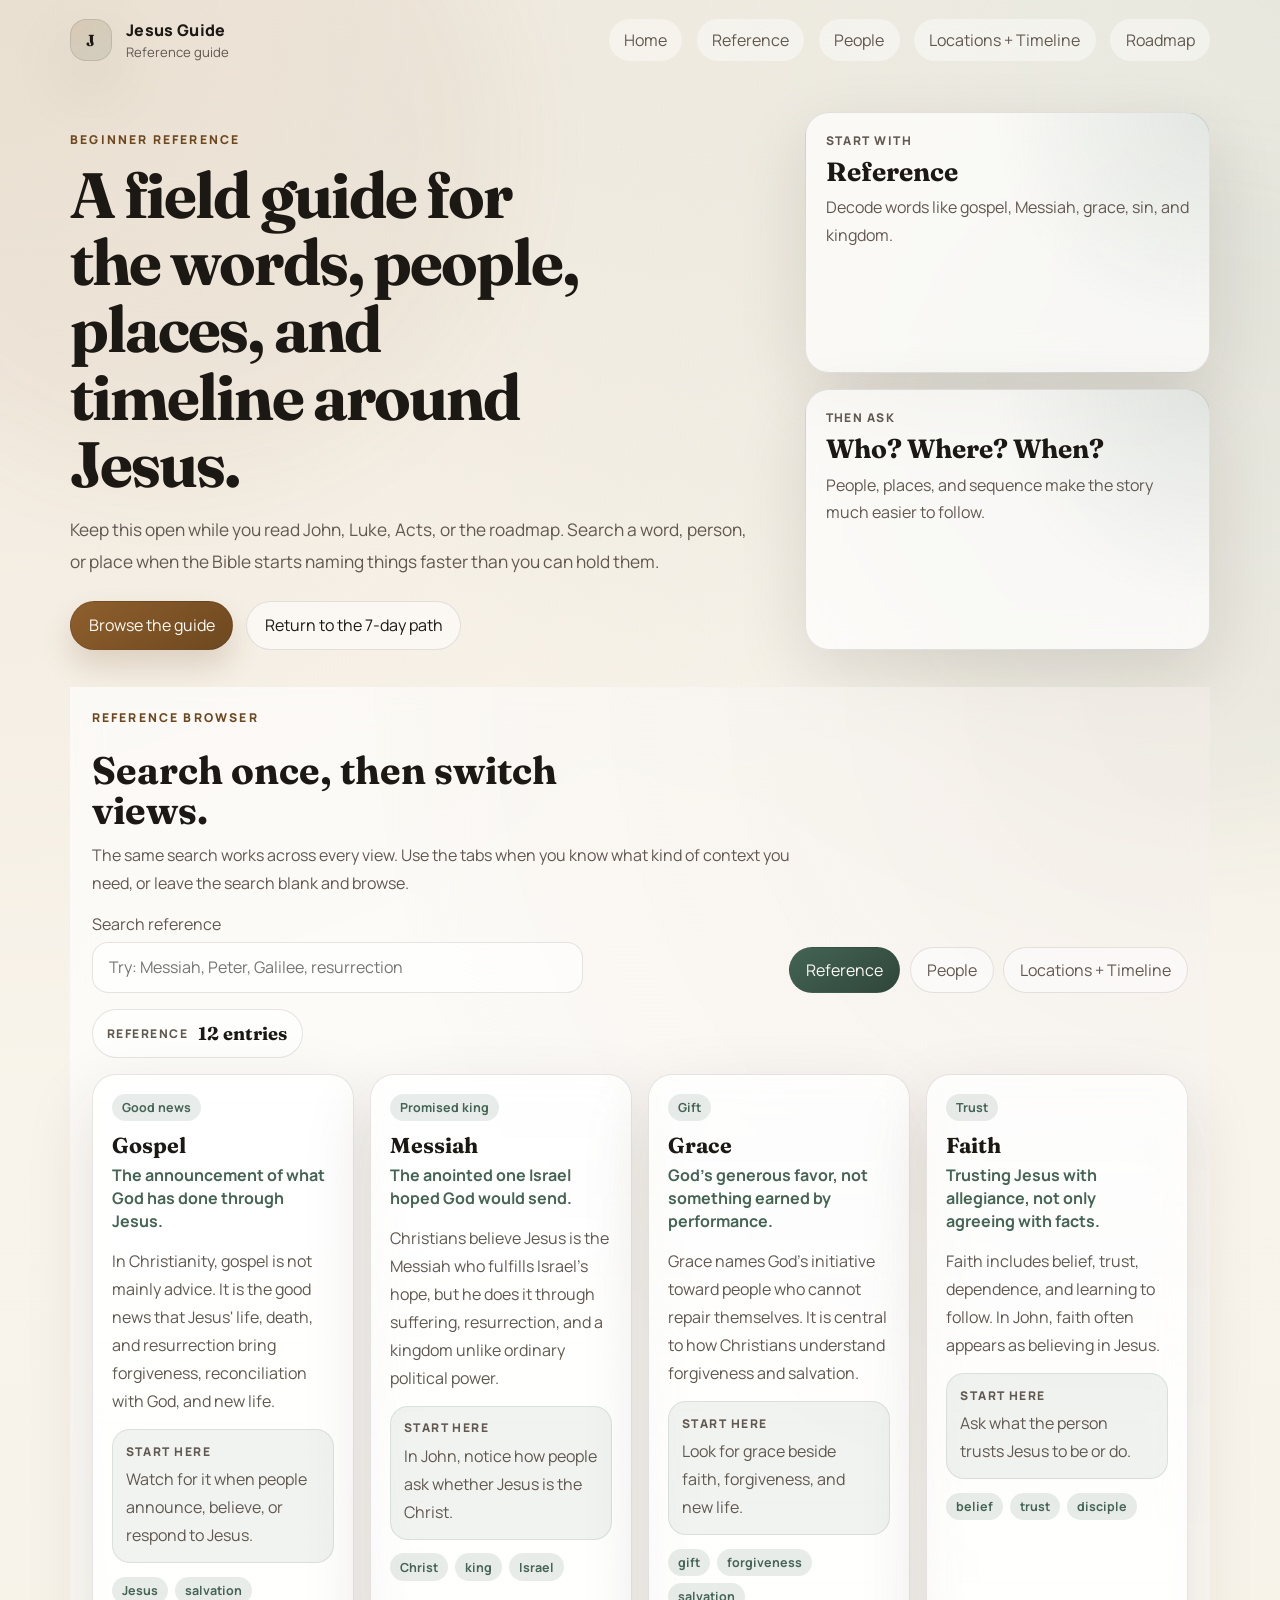
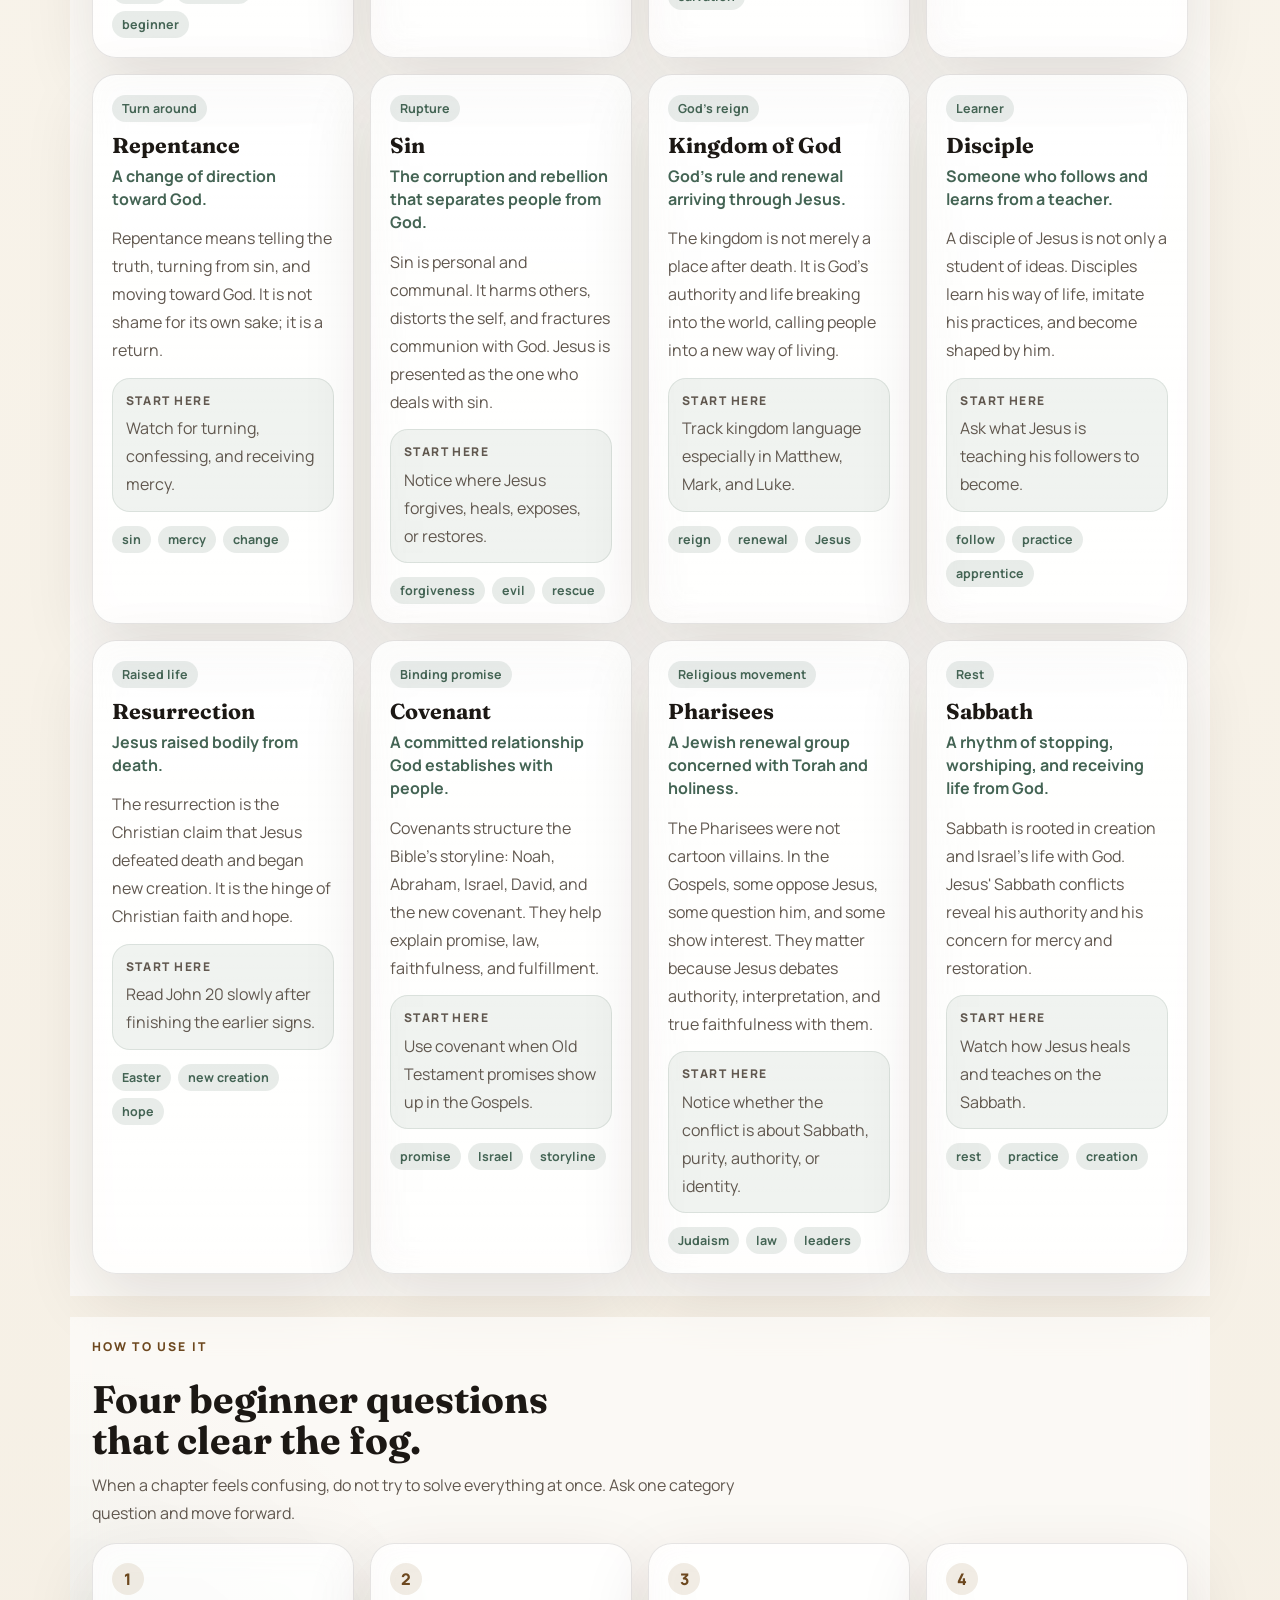
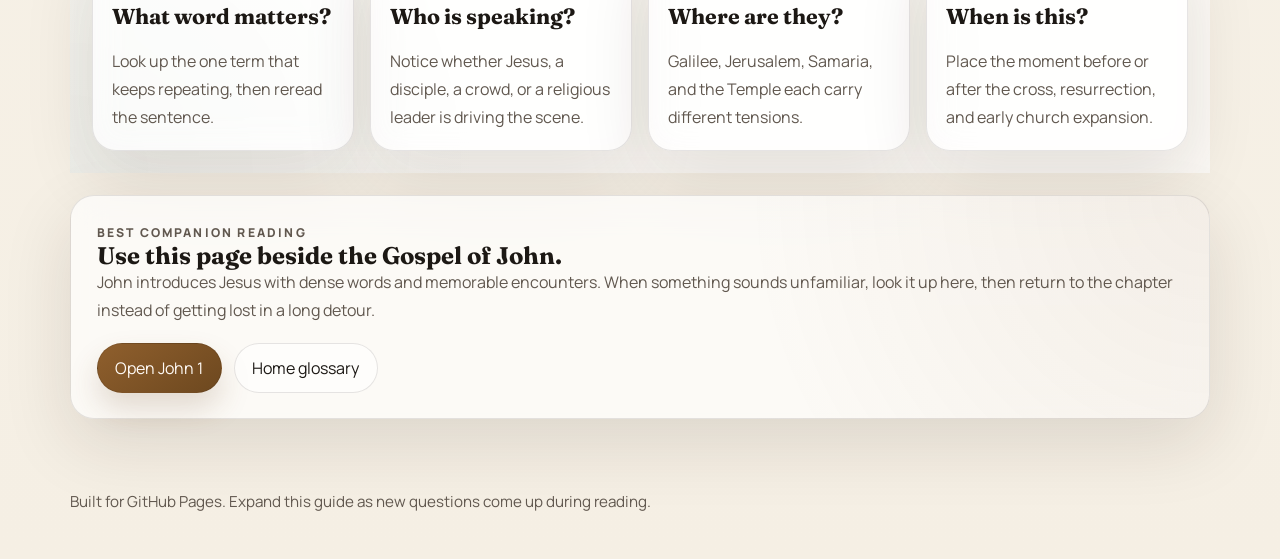
==== reference.html @ dd79b2a6 "Add reference guide page" ====
<!doctype html>
<html lang="en">
  <head>
    <meta charset="utf-8" />
    <meta name="viewport" content="width=device-width, initial-scale=1" />
    <meta
      name="description"
      content="A beginner-friendly Bible reference guide for Christian vocabulary, biblical people, places, and timeline context."
    />
    <meta name="theme-color" content="#f5efe4" />
    <title>Reference Guide | Jesus Guide</title>
    <link rel="preconnect" href="https://fonts.googleapis.com" />
    <link rel="preconnect" href="https://fonts.gstatic.com" crossorigin />
    <link
      href="https://fonts.googleapis.com/css2?family=Fraunces:opsz,wght@9..144,300;9..144,500;9..144,700&family=Manrope:wght@400;500;600;700;800&display=swap"
      rel="stylesheet"
    />
    <link rel="stylesheet" href="./styles.css?v=20260504-3" />
  </head>
  <body>
    <div class="backdrop backdrop-a"></div>
    <div class="backdrop backdrop-b"></div>

    <header class="topbar">
      <a class="brand" href="./index.html">
        <span class="brand-mark">J</span>
        <span>
          <strong>Jesus Guide</strong>
          <small>Reference guide</small>
        </span>
      </a>
      <nav class="topnav" aria-label="Primary">
        <a href="./index.html">Home</a>
        <a href="#reference" data-reference-jump="reference">Reference</a>
        <a href="#people" data-reference-jump="people">People</a>
        <a href="#locations" data-reference-jump="locations">Locations + Timeline</a>
        <a href="./roadmap.html">Roadmap</a>
      </nav>
    </header>

    <main id="top" class="shell reference-shell">
      <section class="reference-hero">
        <div class="reference-hero-copy">
          <p class="eyebrow">Beginner reference</p>
          <h1>A field guide for the words, people, places, and timeline around Jesus.</h1>
          <p class="lede">
            Keep this open while you read John, Luke, Acts, or the roadmap. Search a word, person, or
            place when the Bible starts naming things faster than you can hold them.
          </p>
          <div class="hero-actions">
            <a class="button button-primary" href="#reference-browser">Browse the guide</a>
            <a class="button button-secondary" href="./index.html#first-seven-days">Return to the 7-day path</a>
          </div>
        </div>

        <aside class="reference-hero-panel">
          <article class="reference-mini">
            <span>Start with</span>
            <strong>Reference</strong>
            <p>Decode words like gospel, Messiah, grace, sin, and kingdom.</p>
          </article>
          <article class="reference-mini">
            <span>Then ask</span>
            <strong>Who? Where? When?</strong>
            <p>People, places, and sequence make the story much easier to follow.</p>
          </article>
        </aside>
      </section>

      <section id="reference-browser" class="section reference-browser">
        <div class="section-heading section-heading-wide">
          <p class="eyebrow">Reference browser</p>
          <h2>Search once, then switch views.</h2>
          <p>
            The same search works across every view. Use the tabs when you know what kind of context
            you need, or leave the search blank and browse.
          </p>
        </div>

        <div class="reference-tools">
          <label class="search">
            <span>Search reference</span>
            <input id="reference-search" type="search" placeholder="Try: Messiah, Peter, Galilee, resurrection" />
          </label>
          <div class="tablist reference-tabs" role="tablist" aria-label="Reference views">
            <button class="tab is-active" data-reference-tab="reference" role="tab" aria-selected="true">Reference</button>
            <button class="tab" data-reference-tab="people" role="tab" aria-selected="false">People</button>
            <button class="tab" data-reference-tab="locations" role="tab" aria-selected="false">Locations + Timeline</button>
          </div>
        </div>

        <div class="reference-summary" id="reference-summary" aria-live="polite"></div>
        <div class="reference-grid" id="reference-grid"></div>
      </section>

      <section id="reading-lens" class="section reference-lens-section">
        <div class="section-heading section-heading-wide">
          <p class="eyebrow">How to use it</p>
          <h2>Four beginner questions that clear the fog.</h2>
          <p>
            When a chapter feels confusing, do not try to solve everything at once. Ask one category
            question and move forward.
          </p>
        </div>
        <div class="grid grid-4">
          <article class="card reference-lens-card">
            <span class="badge">1</span>
            <h3>What word matters?</h3>
            <p>Look up the one term that keeps repeating, then reread the sentence.</p>
          </article>
          <article class="card reference-lens-card">
            <span class="badge">2</span>
            <h3>Who is speaking?</h3>
            <p>Notice whether Jesus, a disciple, a crowd, or a religious leader is driving the scene.</p>
          </article>
          <article class="card reference-lens-card">
            <span class="badge">3</span>
            <h3>Where are they?</h3>
            <p>Galilee, Jerusalem, Samaria, and the Temple each carry different tensions.</p>
          </article>
          <article class="card reference-lens-card">
            <span class="badge">4</span>
            <h3>When is this?</h3>
            <p>Place the moment before or after the cross, resurrection, and early church expansion.</p>
          </article>
        </div>
      </section>

      <section class="section callout">
        <div>
          <p class="eyebrow">Best companion reading</p>
          <h2>Use this page beside the Gospel of John.</h2>
          <p>
            John introduces Jesus with dense words and memorable encounters. When something sounds
            unfamiliar, look it up here, then return to the chapter instead of getting lost in a long detour.
          </p>
          <div class="roadmap-footer-cta">
            <a class="button button-primary" href="https://www.biblegateway.com/passage/?search=John+1&version=NIV" target="_blank" rel="noopener noreferrer">Open John 1</a>
            <a class="button button-secondary" href="./index.html#glossary">Home glossary</a>
          </div>
        </div>
      </section>
    </main>

    <footer class="footer">
      <p>Built for GitHub Pages. Expand this guide as new questions come up during reading.</p>
    </footer>

    <script src="./reference.js?v=20260504-3"></script>
  </body>
</html>
---- styles.css ----
:root {
  color-scheme: light;
  --bg: #f5efe4;
  --bg-elevated: rgba(255, 252, 247, 0.78);
  --surface: rgba(255, 255, 255, 0.72);
  --surface-strong: #fffaf2;
  --text: #1c1814;
  --muted: #61584f;
  --line: rgba(28, 24, 20, 0.11);
  --brand: #8f5f2d;
  --brand-strong: #6d481f;
  --brand-soft: rgba(143, 95, 45, 0.12);
  --accent: #446454;
  --accent-soft: rgba(68, 100, 84, 0.12);
  --warm: #a25336;
  --shadow: 0 24px 70px rgba(40, 28, 18, 0.12);
  --radius: 24px;
  --radius-sm: 18px;
  --max: 1180px;
}

* {
  box-sizing: border-box;
}

html {
  scroll-behavior: smooth;
}

body {
  margin: 0;
  font-family: "Manrope", system-ui, sans-serif;
  color: var(--text);
  background:
    radial-gradient(circle at top left, rgba(143, 95, 45, 0.1), transparent 28%),
    radial-gradient(circle at top right, rgba(68, 100, 84, 0.1), transparent 26%),
    linear-gradient(180deg, #faf6ee 0%, var(--bg) 100%);
  min-height: 100vh;
}

a {
  color: inherit;
  text-decoration: none;
}

button,
input {
  font: inherit;
}

.backdrop {
  position: fixed;
  inset: auto;
  width: 42rem;
  height: 42rem;
  border-radius: 999px;
  filter: blur(50px);
  opacity: 0.2;
  pointer-events: none;
  z-index: 0;
}

.backdrop-a {
  top: -12rem;
  left: -10rem;
  background: rgba(143, 95, 45, 0.24);
}

.backdrop-b {
  top: 10rem;
  right: -16rem;
  background: rgba(68, 100, 84, 0.22);
}

.topbar,
.shell,
.footer {
  position: relative;
  z-index: 1;
}

.topbar {
  max-width: var(--max);
  margin: 0 auto;
  padding: 1.2rem 1.25rem 0;
  display: flex;
  justify-content: space-between;
  align-items: center;
  gap: 1rem;
}

.brand {
  display: inline-flex;
  align-items: center;
  gap: 0.9rem;
}

.brand strong {
  display: block;
  font-weight: 800;
  letter-spacing: 0.02em;
}

.brand small {
  display: block;
  color: var(--muted);
  font-size: 0.82rem;
  margin-top: 0.08rem;
}

.brand-mark {
  width: 2.6rem;
  height: 2.6rem;
  border-radius: 16px;
  display: grid;
  place-items: center;
  background: linear-gradient(145deg, rgba(143, 95, 45, 0.18), rgba(68, 100, 84, 0.15));
  border: 1px solid var(--line);
  box-shadow: var(--shadow);
  font-family: "Fraunces", serif;
  font-weight: 700;
}

.topnav {
  display: flex;
  align-items: center;
  gap: 0.9rem;
  flex-wrap: wrap;
  justify-content: flex-end;
}

.topnav a {
  padding: 0.55rem 0.9rem;
  border-radius: 999px;
  color: var(--muted);
  background: rgba(255, 255, 255, 0.42);
  border: 1px solid transparent;
}

.topnav a:hover {
  color: var(--text);
  border-color: var(--line);
  background: rgba(255, 255, 255, 0.74);
}

.shell {
  max-width: var(--max);
  margin: 0 auto;
  padding: 1rem 1.25rem 4rem;
}

.hero {
  display: grid;
  grid-template-columns: 1.45fr 0.95fr;
  gap: 1.5rem;
  align-items: stretch;
  padding: 2.2rem 0 1rem;
}

.hero-copy,
.hero-panel,
.section,
.card,
.panel-card,
.panel,
.timeline-item,
.callout {
  backdrop-filter: blur(16px);
}

.hero-copy {
  padding: 2rem 0.25rem 0 0;
}

.eyebrow {
  text-transform: uppercase;
  letter-spacing: 0.18em;
  font-size: 0.76rem;
  font-weight: 800;
  color: var(--brand-strong);
  margin: 0 0 0.8rem;
}

h1,
h2,
h3 {
  margin: 0;
  line-height: 1.05;
  font-family: "Fraunces", serif;
}

h1 {
  font-size: clamp(2.8rem, 5vw, 5.4rem);
  max-width: 11ch;
  letter-spacing: -0.03em;
}

.lede {
  font-size: 1.08rem;
  line-height: 1.8;
  color: var(--muted);
  max-width: 62ch;
  margin: 1.1rem 0 0;
}

.hero-actions {
  display: flex;
  gap: 0.8rem;
  flex-wrap: wrap;
  margin-top: 1.5rem;
}

.button {
  display: inline-flex;
  align-items: center;
  justify-content: center;
  min-height: 2.9rem;
  padding: 0.8rem 1.1rem;
  border-radius: 999px;
  border: 1px solid var(--line);
  transition: transform 150ms ease, box-shadow 150ms ease, background 150ms ease;
}

.button:hover,
.tab:hover,
.chip:hover,
.icon-button:hover {
  transform: translateY(-1px);
}

.button-primary {
  background: linear-gradient(145deg, var(--brand), var(--brand-strong));
  color: #fffaf5;
  box-shadow: 0 16px 30px rgba(109, 72, 31, 0.18);
}

.button-secondary {
  background: rgba(255, 255, 255, 0.55);
}

.hero-note {
  margin-top: 1rem;
  color: var(--muted);
}

.hero-panel {
  display: grid;
  gap: 1rem;
}

.panel-card,
.card,
.panel,
.timeline-item,
.callout {
  background: var(--surface);
  border: 1px solid var(--line);
  border-radius: var(--radius);
  box-shadow: var(--shadow);
}

.panel-card {
  padding: 1.35rem;
}

.panel-card-glow {
  background:
    radial-gradient(circle at top right, rgba(143, 95, 45, 0.14), transparent 42%),
    linear-gradient(180deg, rgba(255, 255, 255, 0.82), rgba(255, 255, 255, 0.6));
}

.panel-card-subtle {
  background: rgba(255, 255, 255, 0.58);
}

.panel-kicker {
  display: inline-block;
  font-size: 0.74rem;
  text-transform: uppercase;
  letter-spacing: 0.18em;
  font-weight: 800;
  color: var(--brand-strong);
  margin-bottom: 0.9rem;
}

.steps {
  margin: 0;
  padding-left: 1.1rem;
  line-height: 1.9;
  color: var(--muted);
}

.section {
  margin-top: 1.3rem;
  padding: 1.35rem;
}

.section-heading {
  margin-bottom: 1rem;
}

.section-heading h2 {
  font-size: clamp(1.7rem, 3vw, 2.65rem);
  max-width: 18ch;
}

.section-heading-wide {
  display: grid;
  gap: 0.7rem;
}

.section-heading-wide h2 {
  max-width: 20ch;
}

.section-heading-wide p:last-child {
  max-width: 70ch;
  margin: 0;
  color: var(--muted);
  line-height: 1.75;
}

.grid {
  display: grid;
  gap: 1rem;
}

.grid-4 {
  grid-template-columns: repeat(4, minmax(0, 1fr));
}

.grid-3 {
  grid-template-columns: repeat(3, minmax(0, 1fr));
}

.card,
.timeline-item {
  padding: 1.2rem;
}

.card h3,
.timeline-item h3,
.panel-intro h3 {
  font-size: 1.35rem;
  margin-bottom: 0.5rem;
}

.card p,
.timeline-item p,
.panel-intro p,
.callout p {
  color: var(--muted);
  line-height: 1.75;
  margin: 0;
}

.badge {
  display: inline-grid;
  place-items: center;
  width: 2rem;
  height: 2rem;
  border-radius: 999px;
  background: var(--brand-soft);
  color: var(--brand-strong);
  font-weight: 800;
  margin-bottom: 1rem;
}

.card-topline {
  display: flex;
  align-items: flex-start;
  justify-content: space-between;
  gap: 0.8rem;
  margin-bottom: 1rem;
}

.card-with-action {
  position: relative;
  padding-right: 4.35rem;
}

.card-topline .badge {
  margin-bottom: 0;
}

.icon-button {
  width: 2.45rem;
  height: 2.45rem;
  border-radius: 999px;
  border: 1px solid var(--line);
  display: inline-grid;
  place-items: center;
  color: var(--brand-strong);
  background: rgba(255, 255, 255, 0.66);
  cursor: pointer;
  transition: transform 150ms ease, box-shadow 150ms ease, background 150ms ease;
}

.icon-button:hover {
  background: rgba(143, 95, 45, 0.12);
  box-shadow: 0 12px 24px rgba(40, 28, 18, 0.12);
}

.icon-button:focus-visible,
.button:focus-visible,
.tab:focus-visible,
.chip:focus-visible,
.link:focus-visible {
  outline: 3px solid rgba(68, 100, 84, 0.28);
  outline-offset: 3px;
}

.icon-button svg {
  display: block;
  width: 1.35rem;
  height: 1.35rem;
  flex: 0 0 auto;
  pointer-events: none;
}

.resource-panel-trigger {
  position: absolute;
  top: 1.2rem;
  right: 1.2rem;
  border-color: transparent;
  background: transparent;
  box-shadow: none;
}

.resource-panel-icon {
  color: currentColor;
}

.text-lightbulb {
  font-weight: 900;
  font-size: 1rem;
  line-height: 1;
}

.resource-panel-trigger:hover {
  background: rgba(143, 95, 45, 0.1);
  box-shadow: none;
}

.first-path-section {
  background:
    radial-gradient(circle at top left, rgba(68, 100, 84, 0.1), transparent 34%),
    rgba(255, 255, 255, 0.66);
}

.path-summary {
  display: flex;
  justify-content: space-between;
  gap: 1rem;
  align-items: center;
  padding: 0.95rem 1rem;
  border: 1px solid var(--line);
  border-radius: var(--radius-sm);
  background: rgba(255, 250, 242, 0.75);
  margin-bottom: 1rem;
}

.path-summary-label {
  display: block;
  color: var(--muted);
  font-size: 0.75rem;
  text-transform: uppercase;
  letter-spacing: 0.14em;
  font-weight: 800;
  margin-bottom: 0.25rem;
}

.path-summary strong {
  font-family: "Fraunces", serif;
  font-size: 1.35rem;
}

.first-days-grid {
  display: grid;
  grid-template-columns: repeat(auto-fit, minmax(220px, 1fr));
  gap: 1rem;
  align-items: stretch;
}

.path-card {
  display: grid;
  gap: 0.85rem;
  align-content: start;
  min-height: 100%;
  background:
    linear-gradient(180deg, rgba(255, 255, 255, 0.78), rgba(255, 255, 255, 0.58));
}

.path-card.is-complete {
  border-color: rgba(68, 100, 84, 0.34);
  background:
    radial-gradient(circle at top right, rgba(68, 100, 84, 0.12), transparent 42%),
    rgba(247, 253, 249, 0.82);
}

.path-card-head {
  display: flex;
  justify-content: space-between;
  gap: 0.7rem;
  align-items: center;
}

.path-card-actions {
  display: inline-flex;
  align-items: center;
  gap: 0.45rem;
}

.path-card-head .badge {
  margin-bottom: 0;
}

.path-card h3 {
  margin-bottom: 0;
}

.path-check {
  display: inline-flex;
  align-items: center;
  gap: 0.35rem;
  color: var(--muted);
  font-size: 0.82rem;
  font-weight: 800;
  cursor: pointer;
}

.path-check input {
  width: 1.05rem;
  height: 1.05rem;
  accent-color: var(--accent);
}

.path-lightbulb {
  width: 2rem;
  height: 2rem;
  border-color: transparent;
  background: transparent;
  box-shadow: none;
}

.path-lightbulb:hover {
  background: rgba(143, 95, 45, 0.1);
  box-shadow: none;
}

.path-question {
  display: grid;
  gap: 0.35rem;
  padding: 0.8rem;
  border-radius: 16px;
  background: rgba(68, 100, 84, 0.08);
}

.path-question span {
  color: var(--accent);
  font-size: 0.72rem;
  text-transform: uppercase;
  letter-spacing: 0.14em;
  font-weight: 800;
}

.path-question strong {
  line-height: 1.45;
}

.path-note {
  padding-left: 0.8rem;
  border-left: 3px solid rgba(143, 95, 45, 0.32);
}

.next-path-section {
  background:
    radial-gradient(circle at top right, rgba(143, 95, 45, 0.09), transparent 36%),
    rgba(255, 255, 255, 0.62);
}

.next-path-grid {
  display: grid;
  grid-template-columns: repeat(3, minmax(0, 1fr));
  gap: 1rem;
}

.next-path-card {
  display: grid;
  gap: 0.8rem;
  align-content: start;
}

.next-path-card h3 {
  margin-bottom: 0;
}

.next-path-card-feature {
  background:
    radial-gradient(circle at top right, rgba(68, 100, 84, 0.12), transparent 42%),
    rgba(255, 255, 255, 0.74);
}

.glossary-section {
  background:
    radial-gradient(circle at bottom left, rgba(68, 100, 84, 0.08), transparent 34%),
    rgba(255, 255, 255, 0.62);
}

.glossary-search {
  margin-bottom: 1rem;
}

.glossary-grid {
  display: grid;
  grid-template-columns: repeat(auto-fit, minmax(230px, 1fr));
  gap: 1rem;
}

.glossary-card {
  display: grid;
  gap: 0.65rem;
  align-content: start;
  background: rgba(255, 255, 255, 0.66);
}

.glossary-card h3 {
  margin-bottom: 0;
}

.glossary-card strong {
  color: var(--accent);
}

.drawer-glossary-links {
  display: grid;
  gap: 0.55rem;
  margin-top: 0.9rem;
  padding: 0.85rem;
  border-radius: var(--radius-sm);
  background: rgba(68, 100, 84, 0.08);
  border: 1px solid rgba(68, 100, 84, 0.12);
}

.drawer-glossary-links > span {
  color: var(--accent);
  font-size: 0.72rem;
  text-transform: uppercase;
  letter-spacing: 0.14em;
  font-weight: 800;
}

.drawer-glossary-links > div {
  display: flex;
  flex-wrap: wrap;
  gap: 0.45rem;
}

.glossary-link {
  border: 0;
  border-radius: 999px;
  padding: 0.4rem 0.65rem;
  background: rgba(255, 255, 255, 0.7);
  color: var(--accent);
  font-weight: 800;
  cursor: pointer;
}

.glossary-link:hover {
  background: rgba(255, 255, 255, 0.92);
}

.timeline {
  display: grid;
  grid-template-columns: repeat(4, minmax(0, 1fr));
  gap: 1rem;
}

.timeline-item {
  position: relative;
}

.timeline-item::before {
  content: "";
  position: absolute;
  top: 1rem;
  right: 1rem;
  width: 0.8rem;
  height: 0.8rem;
  border-radius: 999px;
  background: linear-gradient(145deg, var(--brand), var(--accent));
  box-shadow: 0 0 0 8px rgba(143, 95, 45, 0.08);
}

.roadmap-teaser {
  display: grid;
  grid-template-columns: repeat(2, minmax(0, 1fr));
  gap: 1rem;
}

.section-spacer {
  margin-top: 1rem;
}

.tablist,
.chips {
  display: flex;
  gap: 0.6rem;
  flex-wrap: wrap;
}

.tab,
.chip {
  border: 1px solid var(--line);
  background: rgba(255, 255, 255, 0.52);
  color: var(--muted);
  border-radius: 999px;
  padding: 0.68rem 1rem;
  cursor: pointer;
}

.tab.is-active,
.chip.is-active {
  background: linear-gradient(145deg, var(--accent), #2f463a);
  color: #fbf9f4;
  border-color: transparent;
}

.panels {
  margin-top: 1rem;
}

.panel {
  display: none;
  padding: 1.2rem;
}

.panel.is-active {
  display: block;
}

.panel-intro {
  margin-bottom: 1rem;
  max-width: 66ch;
}

.card-quiet {
  background: rgba(255, 255, 255, 0.62);
}

.bullets {
  margin: 0.8rem 0 0;
  padding-left: 1.1rem;
  color: var(--muted);
  line-height: 1.8;
}

.split-grid {
  display: grid;
  grid-template-columns: repeat(2, minmax(0, 1fr));
  gap: 1rem;
}

.resource-toolbar {
  display: flex;
  flex-direction: column;
  gap: 0.9rem;
  margin-bottom: 1rem;
}

.search {
  display: grid;
  gap: 0.4rem;
  color: var(--muted);
}

.search input {
  width: 100%;
  min-height: 3rem;
  border-radius: 16px;
  border: 1px solid var(--line);
  background: rgba(255, 255, 255, 0.66);
  padding: 0.85rem 1rem;
  color: var(--text);
}

.search input:focus {
  outline: 2px solid rgba(143, 95, 45, 0.22);
  border-color: rgba(143, 95, 45, 0.35);
}

.resource-card {
  display: grid;
  gap: 0.85rem;
  align-content: start;
}

.resource-meta {
  display: flex;
  flex-wrap: wrap;
  gap: 0.45rem;
}

.pill {
  display: inline-flex;
  align-items: center;
  gap: 0.3rem;
  padding: 0.32rem 0.62rem;
  border-radius: 999px;
  font-size: 0.78rem;
  font-weight: 700;
  background: var(--accent-soft);
  color: var(--accent);
}

.resource-links {
  display: flex;
  flex-wrap: wrap;
  gap: 0.55rem;
}

.link {
  display: inline-flex;
  align-items: center;
  gap: 0.35rem;
  padding: 0.58rem 0.8rem;
  border-radius: 999px;
  background: rgba(143, 95, 45, 0.1);
  color: var(--brand-strong);
}

.link:hover {
  background: rgba(143, 95, 45, 0.16);
}

.callout {
  display: grid;
  grid-template-columns: 1fr;
  padding: 1.6rem;
  margin-top: 1.4rem;
  background:
    radial-gradient(circle at top right, rgba(143, 95, 45, 0.08), transparent 40%),
    rgba(255, 255, 255, 0.66);
}

.roadmap-shell {
  max-width: var(--max);
  margin: 0 auto;
  padding: 1rem 1.25rem 4rem;
  position: relative;
  z-index: 1;
}

.roadmap-hero {
  display: grid;
  grid-template-columns: 1.2fr 0.8fr;
  gap: 1rem;
  padding: 2.2rem 0 1rem;
}

.roadmap-panel {
  background: var(--surface);
  border: 1px solid var(--line);
  border-radius: var(--radius);
  box-shadow: var(--shadow);
  padding: 1.2rem;
}

.meta-grid {
  display: grid;
  grid-template-columns: repeat(4, minmax(0, 1fr));
  gap: 1rem;
}

.meta-card {
  padding: 1rem;
}

.meta-card strong {
  display: block;
  font-size: 1.25rem;
  margin-bottom: 0.35rem;
}

.skill-tree {
  display: grid;
  gap: 1rem;
}

.skill-track {
  padding: 1.15rem;
  border-radius: var(--radius);
  border: 1px solid var(--line);
  background: rgba(255, 255, 255, 0.65);
  box-shadow: var(--shadow);
}

.track-head {
  display: flex;
  justify-content: space-between;
  align-items: baseline;
  gap: 0.75rem;
  margin-bottom: 1rem;
  flex-wrap: wrap;
}

.track-head h3 {
  font-size: 1.6rem;
}

.track-pill {
  display: inline-flex;
  align-items: center;
  padding: 0.35rem 0.7rem;
  border-radius: 999px;
  background: var(--brand-soft);
  color: var(--brand-strong);
  font-weight: 700;
  font-size: 0.82rem;
}

.tree-rows {
  display: grid;
  gap: 0.85rem;
}

.tree-node {
  position: relative;
  padding: 1rem 1rem 1rem 1.25rem;
  border-radius: 20px;
  border: 1px solid var(--line);
  background:
    linear-gradient(90deg, rgba(143, 95, 45, 0.06), transparent 32%),
    rgba(255, 255, 255, 0.82);
}

.tree-node::before {
  content: "";
  position: absolute;
  left: 0.55rem;
  top: 1.1rem;
  bottom: 1.1rem;
  width: 2px;
  background: linear-gradient(180deg, var(--brand), transparent);
}

.tree-node::after {
  content: "";
  position: absolute;
  left: 0.35rem;
  top: 1rem;
  width: 0.45rem;
  height: 0.45rem;
  border-radius: 999px;
  background: var(--accent);
  box-shadow: 0 0 0 6px rgba(68, 100, 84, 0.08);
}

.node-top {
  display: flex;
  justify-content: space-between;
  gap: 1rem;
  align-items: center;
  margin-bottom: 0.35rem;
}

.node-top h4 {
  margin: 0;
  font-family: "Fraunces", serif;
  font-size: 1.2rem;
}

.node-level {
  font-size: 0.78rem;
  text-transform: uppercase;
  letter-spacing: 0.12em;
  color: var(--muted);
  font-weight: 800;
}

.node-copy {
  color: var(--muted);
  line-height: 1.7;
  margin: 0 0 0.7rem;
}

.node-list {
  display: flex;
  flex-wrap: wrap;
  gap: 0.45rem;
}

.node-chip {
  display: inline-flex;
  align-items: center;
  padding: 0.34rem 0.6rem;
  border-radius: 999px;
  background: rgba(68, 100, 84, 0.1);
  color: var(--accent);
  font-size: 0.8rem;
  font-weight: 700;
}

.cadence-grid,
.dive-grid,
.specialization-grid {
  display: grid;
  gap: 1rem;
}

.cadence-grid {
  grid-template-columns: repeat(2, minmax(0, 1fr));
}

.dive-grid,
.specialization-grid {
  grid-template-columns: repeat(3, minmax(0, 1fr));
}

.roadmap-section {
  margin-top: 1.2rem;
}

.roadmap-section h2 {
  font-size: clamp(1.7rem, 3vw, 2.65rem);
}

.section-subtitle {
  max-width: 70ch;
  color: var(--muted);
  line-height: 1.75;
  margin-top: 0.75rem;
}

.list-card {
  padding: 1.15rem;
}

.list-card h3 {
  font-size: 1.25rem;
  margin-bottom: 0.65rem;
}

.ordered {
  margin: 0;
  padding-left: 1.2rem;
  color: var(--muted);
  line-height: 1.8;
}

.specialization-toggle {
  display: flex;
  gap: 0.6rem;
  flex-wrap: wrap;
  margin-bottom: 1rem;
}

.specialization-toggle button {
  border: 1px solid var(--line);
  background: rgba(255, 255, 255, 0.6);
  border-radius: 999px;
  padding: 0.6rem 0.95rem;
  cursor: pointer;
}

.specialization-toggle button.is-active {
  background: linear-gradient(145deg, var(--accent), #2f463a);
  color: #fbf9f4;
  border-color: transparent;
}

.hidden {
  display: none !important;
}

.roadmap-footer-cta {
  margin-top: 1.2rem;
  display: flex;
  gap: 0.75rem;
  flex-wrap: wrap;
}

.reference-shell {
  padding-bottom: 3.5rem;
}

.reference-hero {
  display: grid;
  grid-template-columns: minmax(0, 1.28fr) minmax(280px, 0.72fr);
  gap: 1rem;
  align-items: stretch;
  padding: 2.2rem 0 1rem;
}

.reference-hero-copy {
  padding: 1.2rem 0.25rem 0 0;
}

.reference-hero-copy h1 {
  max-width: 12ch;
}

.reference-hero-panel {
  display: grid;
  gap: 1rem;
}

.reference-mini {
  display: grid;
  gap: 0.55rem;
  align-content: start;
  min-height: 12rem;
  padding: 1.2rem;
  border-radius: var(--radius);
  border: 1px solid var(--line);
  background:
    radial-gradient(circle at top right, rgba(68, 100, 84, 0.12), transparent 45%),
    rgba(255, 255, 255, 0.7);
  box-shadow: var(--shadow);
  backdrop-filter: blur(16px);
}

.reference-mini span,
.reference-summary span,
.reference-start span {
  color: var(--muted);
  font-size: 0.75rem;
  text-transform: uppercase;
  letter-spacing: 0.12em;
  font-weight: 800;
}

.reference-mini strong {
  font-family: "Fraunces", serif;
  font-size: 1.65rem;
  line-height: 1.05;
}

.reference-mini p {
  margin: 0;
  color: var(--muted);
  line-height: 1.7;
}

.reference-browser {
  background:
    radial-gradient(circle at top right, rgba(143, 95, 45, 0.08), transparent 36%),
    rgba(255, 255, 255, 0.62);
}

.reference-tools {
  display: grid;
  grid-template-columns: minmax(260px, 1fr) minmax(0, 1.2fr);
  gap: 1rem;
  align-items: end;
}

.reference-tabs {
  justify-content: flex-end;
}

.reference-summary {
  display: inline-flex;
  align-items: center;
  gap: 0.65rem;
  padding: 0.75rem 0.9rem;
  margin: 1rem 0;
  border-radius: 999px;
  border: 1px solid var(--line);
  background: rgba(255, 255, 255, 0.66);
}

.reference-summary strong {
  font-family: "Fraunces", serif;
  font-size: 1.15rem;
}

.reference-grid {
  display: grid;
  grid-template-columns: repeat(auto-fit, minmax(260px, 1fr));
  gap: 1rem;
}

.reference-card {
  display: grid;
  gap: 0.85rem;
  align-content: start;
  background:
    linear-gradient(180deg, rgba(255, 255, 255, 0.78), rgba(255, 255, 255, 0.58));
}

.reference-card-head {
  display: flex;
  flex-wrap: wrap;
  gap: 0.5rem;
}

.reference-card h3 {
  margin-bottom: 0.4rem;
}

.reference-card strong {
  display: block;
  color: var(--accent);
  line-height: 1.45;
}

.reference-start {
  display: grid;
  gap: 0.35rem;
  padding: 0.8rem;
  border-radius: var(--radius-sm);
  border: 1px solid rgba(68, 100, 84, 0.12);
  background: rgba(68, 100, 84, 0.08);
}

.reference-start p {
  margin: 0;
}

.reference-empty {
  grid-column: 1 / -1;
}

.reference-lens-section {
  background:
    radial-gradient(circle at bottom left, rgba(68, 100, 84, 0.08), transparent 34%),
    rgba(255, 255, 255, 0.6);
}

.reference-lens-card {
  display: grid;
  align-content: start;
  gap: 0.65rem;
}

.reference-lens-card .badge {
  margin-bottom: 0;
}

.footer {
  max-width: var(--max);
  margin: 0 auto;
  padding: 0 1.25rem 2rem;
  color: var(--muted);
  font-size: 0.95rem;
}

.drawer-overlay {
  position: fixed;
  inset: 0;
  z-index: 10;
  background: rgba(28, 24, 20, 0.28);
  backdrop-filter: blur(4px);
  opacity: 0;
  pointer-events: none;
  transition: opacity 180ms ease;
}

.drawer-overlay.is-open {
  opacity: 1;
  pointer-events: auto;
}

.resource-drawer {
  position: fixed;
  top: 0;
  right: 0;
  z-index: 11;
  width: min(32rem, calc(100vw - 1rem));
  height: 100vh;
  padding: 1.2rem;
  overflow-y: auto;
  background:
    radial-gradient(circle at top right, rgba(143, 95, 45, 0.12), transparent 38%),
    var(--surface-strong);
  border-left: 1px solid var(--line);
  box-shadow: -24px 0 70px rgba(40, 28, 18, 0.18);
  transform: translateX(102%);
  transition: transform 220ms ease;
}

.resource-drawer.is-open {
  transform: translateX(0);
}

.drawer-head {
  display: flex;
  align-items: flex-start;
  justify-content: space-between;
  gap: 1rem;
  padding-bottom: 1rem;
  border-bottom: 1px solid var(--line);
}

.drawer-head h2 {
  font-size: clamp(1.7rem, 5vw, 2.45rem);
  max-width: 12ch;
}

.drawer-head .icon-button {
  flex: 0 0 auto;
}

.drawer-head .icon-button span {
  font-size: 1.75rem;
  line-height: 1;
  margin-top: -0.15rem;
}

.drawer-intro {
  margin: 1rem 0 0;
  color: var(--muted);
  line-height: 1.75;
}

.drawer-section {
  display: grid;
  gap: 0.75rem;
  margin-top: 1.15rem;
}

.drawer-section h3 {
  font-size: 1.25rem;
}

.drawer-resource {
  display: grid;
  gap: 0.65rem;
  padding: 1rem;
  border-radius: var(--radius-sm);
  border: 1px solid var(--line);
  background: rgba(255, 255, 255, 0.62);
}

.drawer-resource h4 {
  margin: 0;
  font-family: "Fraunces", serif;
  font-size: 1.18rem;
  line-height: 1.1;
}

.drawer-resource p {
  margin: 0;
  color: var(--muted);
  line-height: 1.65;
}

.drawer-note {
  padding: 1rem;
  border-radius: var(--radius-sm);
  background: rgba(68, 100, 84, 0.08);
  border: 1px solid rgba(68, 100, 84, 0.12);
}

body.drawer-open {
  overflow: hidden;
}

@media (max-width: 980px) {
  .hero,
  .reference-hero,
  .timeline,
  .first-days-grid,
  .next-path-grid,
  .grid-4,
  .grid-3,
  .split-grid,
  .roadmap-teaser,
  .roadmap-hero,
  .meta-grid,
  .cadence-grid,
  .dive-grid,
  .specialization-grid {
    grid-template-columns: 1fr;
  }

  .reference-tools {
    grid-template-columns: 1fr;
  }

  .reference-tabs {
    justify-content: flex-start;
  }

  .topbar {
    flex-direction: column;
    align-items: flex-start;
  }

  .topnav {
    justify-content: flex-start;
  }

  h1 {
    max-width: 14ch;
  }
}

@media (max-width: 640px) {
  .shell {
    padding-inline: 1rem;
  }

  .section,
  .panel-card {
    padding: 1rem;
  }

  .topnav {
    gap: 0.5rem;
  }

  .topnav a,
  .button,
  .tab,
  .chip {
    width: 100%;
    justify-content: center;
  }

  .resource-links {
    flex-direction: column;
  }

  .resource-drawer {
    width: 100vw;
    padding: 1rem;
  }

  .path-summary {
    align-items: stretch;
    flex-direction: column;
  }
}

#roadmap-app {
  margin-top: 1rem;
}

.roadmap-guide-grid {
  display: grid;
  grid-template-columns: repeat(3, minmax(0, 1fr));
  gap: 1rem;
}

.roadmap-react-shell {
  display: grid;
  gap: 1rem;
}

.roadmap-react-meta {
  display: grid;
  grid-template-columns: repeat(3, minmax(0, 1fr));
  gap: 1rem;
}

.roadmap-stat-card,
.roadmap-detail-panel,
.roadmap-flow-frame {
  background: rgba(255, 255, 255, 0.7);
  border: 1px solid var(--line);
  border-radius: var(--radius);
  box-shadow: var(--shadow);
  backdrop-filter: blur(16px);
}

.roadmap-stat-card {
  padding: 1rem 1.1rem;
}

.roadmap-stat-card span {
  display: block;
  color: var(--muted);
  font-size: 0.8rem;
  text-transform: uppercase;
  letter-spacing: 0.12em;
  font-weight: 800;
}

.roadmap-stat-card strong {
  display: block;
  margin-top: 0.45rem;
  font-family: "Fraunces", serif;
  font-size: 1.5rem;
}

.roadmap-react-layout {
  display: grid;
  grid-template-columns: minmax(0, 1.7fr) minmax(320px, 0.9fr);
  gap: 1rem;
  align-items: start;
}

.roadmap-flow-frame {
  height: 880px;
  overflow: hidden;
}

.roadmap-detail-panel {
  padding: 1.2rem;
  position: sticky;
  top: 1rem;
}

.roadmap-detail-head h3 {
  font-size: 1.7rem;
  margin-bottom: 0.65rem;
}

.roadmap-detail-head p:last-child {
  color: var(--muted);
  line-height: 1.75;
}

.roadmap-detail-grid {
  display: grid;
  grid-template-columns: repeat(3, minmax(0, 1fr));
  gap: 0.75rem;
  margin-top: 1rem;
}

.roadmap-detail-card {
  padding: 0.8rem;
  border-radius: 18px;
  background: rgba(68, 100, 84, 0.08);
  border: 1px solid rgba(68, 100, 84, 0.12);
}

.roadmap-detail-card span {
  display: block;
  color: var(--muted);
  font-size: 0.75rem;
  text-transform: uppercase;
  letter-spacing: 0.12em;
  font-weight: 800;
}

.roadmap-detail-card strong {
  display: block;
  margin-top: 0.35rem;
}

.roadmap-detail-block {
  margin-top: 1rem;
}

.roadmap-detail-block h4 {
  margin: 0 0 0.55rem;
  font-family: "Fraunces", serif;
  font-size: 1.1rem;
}

.roadmap-detail-block p {
  margin: 0;
  color: var(--muted);
  line-height: 1.75;
}

.roadmap-chip-row {
  display: flex;
  gap: 0.5rem;
  flex-wrap: wrap;
}

.roadmap-detail-actions {
  display: flex;
  gap: 0.7rem;
  flex-wrap: wrap;
  margin-top: 1.2rem;
}

.roadmap-detail-actions .button[disabled] {
  opacity: 0.45;
  cursor: not-allowed;
  transform: none;
}

.rf-node {
  width: 230px;
  padding: 0.9rem;
  border-radius: 22px;
  border: 1px solid var(--line);
  background:
    radial-gradient(circle at top right, rgba(143, 95, 45, 0.1), transparent 45%),
    rgba(255, 250, 242, 0.96);
  box-shadow: 0 14px 34px rgba(38, 26, 18, 0.12);
  transition: transform 140ms ease, box-shadow 140ms ease, border-color 140ms ease, opacity 140ms ease;
}

.rf-node h3 {
  font-size: 1rem;
  margin-bottom: 0.4rem;
}

.rf-node p {
  margin: 0;
  font-size: 0.9rem;
  line-height: 1.5;
  color: var(--muted);
}

.rf-node-top {
  display: flex;
  justify-content: space-between;
  gap: 0.5rem;
  align-items: center;
  margin-bottom: 0.7rem;
}

.rf-node-tier,
.rf-node-state {
  display: inline-flex;
  align-items: center;
  border-radius: 999px;
  padding: 0.24rem 0.55rem;
  font-size: 0.68rem;
  text-transform: uppercase;
  letter-spacing: 0.1em;
  font-weight: 800;
}

.rf-node-tier {
  background: rgba(68, 100, 84, 0.1);
  color: var(--accent);
}

.rf-node-state-complete {
  background: rgba(68, 100, 84, 0.16);
  color: var(--accent);
}

.rf-node-state-unlocked {
  background: rgba(143, 95, 45, 0.13);
  color: var(--brand-strong);
}

.rf-node-state-locked {
  background: rgba(28, 24, 20, 0.08);
  color: var(--muted);
}

.rf-node-complete {
  border-color: rgba(68, 100, 84, 0.35);
  background:
    radial-gradient(circle at top right, rgba(68, 100, 84, 0.15), transparent 46%),
    rgba(245, 252, 247, 0.98);
}

.rf-node-unlocked {
  border-color: rgba(143, 95, 45, 0.35);
}

.rf-node-locked {
  opacity: 0.52;
  filter: saturate(0.85);
}

.rf-node-selected {
  transform: translateY(-3px);
  box-shadow: 0 18px 40px rgba(38, 26, 18, 0.18);
}

.rf-handle {
  width: 10px;
  height: 10px;
  border: 2px solid #fff;
  background: var(--brand);
}

.react-flow__node-roadmap {
  background: transparent;
  border: 0;
  padding: 0;
  width: auto;
}

.react-flow__controls,
.react-flow__minimap {
  border-radius: 18px;
  overflow: hidden;
  box-shadow: 0 12px 30px rgba(38, 26, 18, 0.16);
  border: 1px solid var(--line);
}

.react-flow__panel {
  margin: 0.9rem;
}

@media (max-width: 1180px) {
  .roadmap-react-layout,
  .roadmap-react-meta,
  .roadmap-detail-grid,
  .roadmap-guide-grid {
    grid-template-columns: 1fr;
  }

  .roadmap-detail-panel {
    position: static;
  }

  .roadmap-flow-frame {
    height: 680px;
  }
}
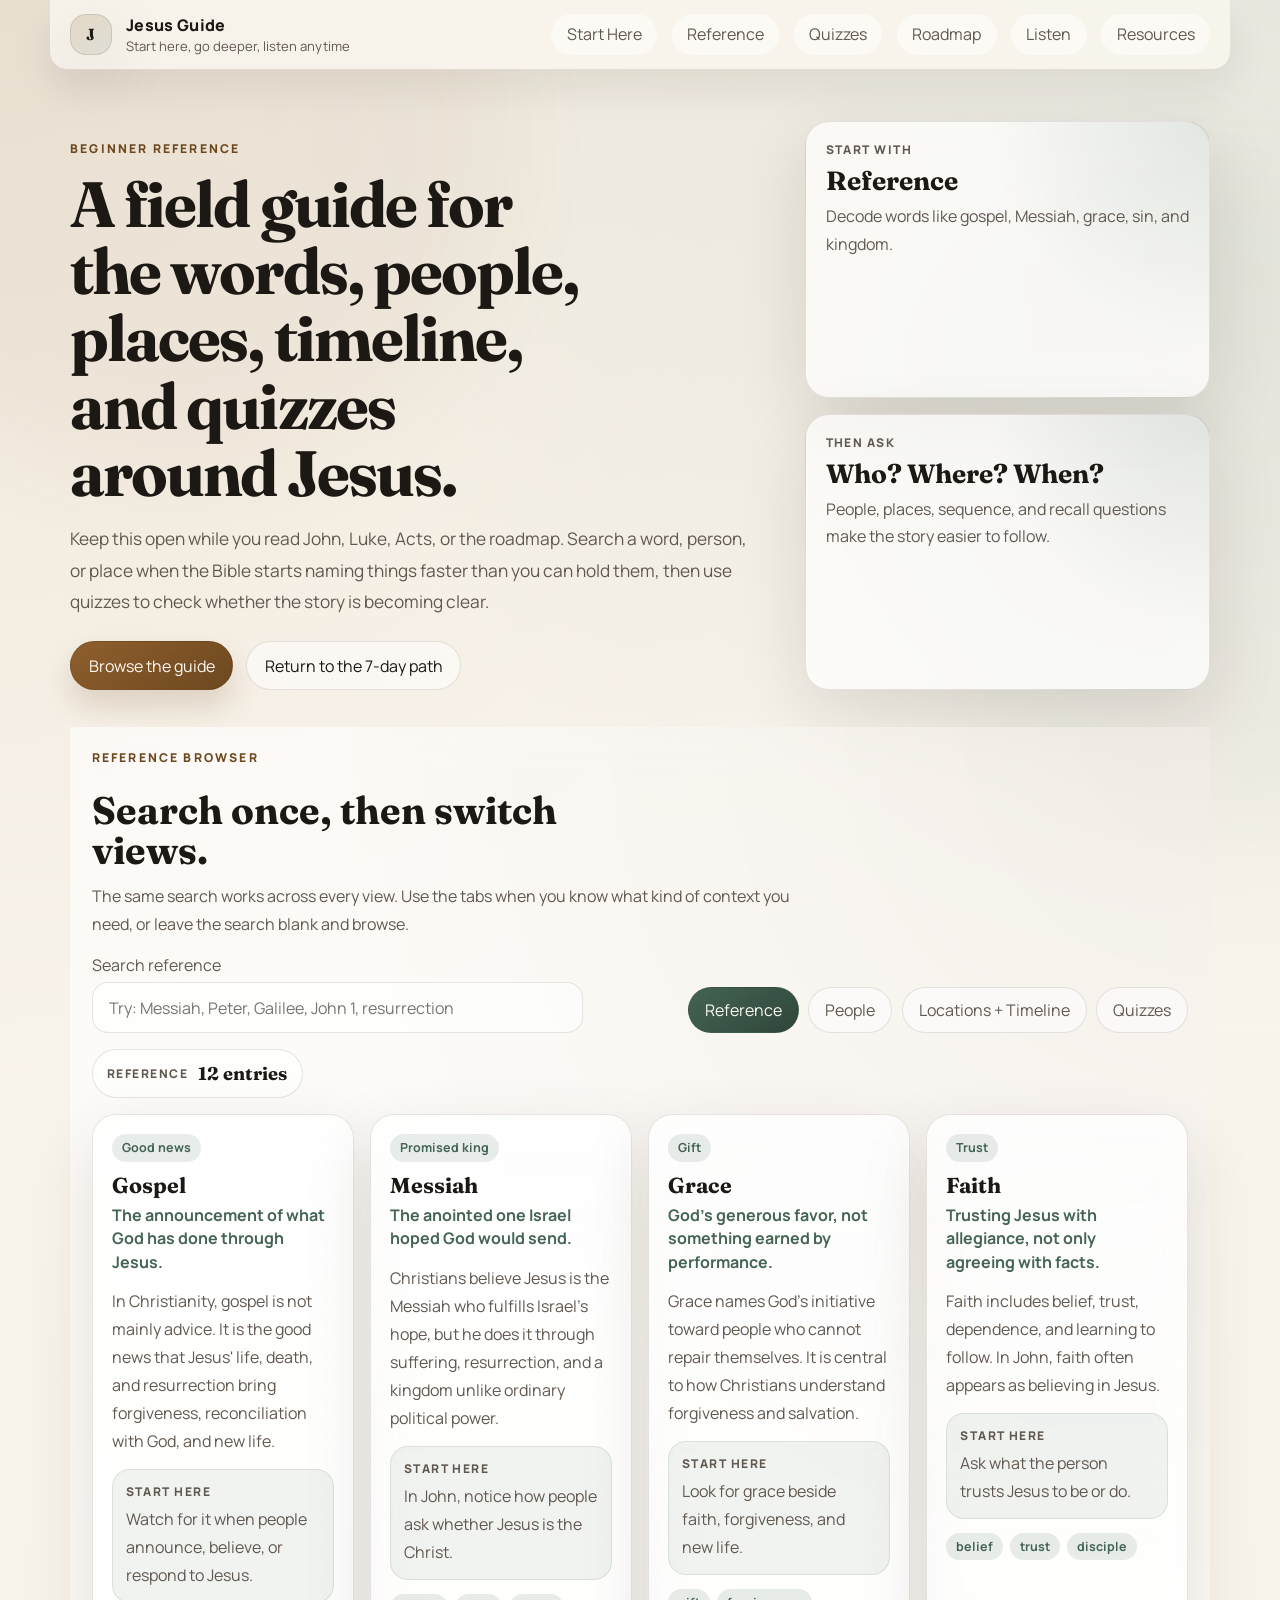
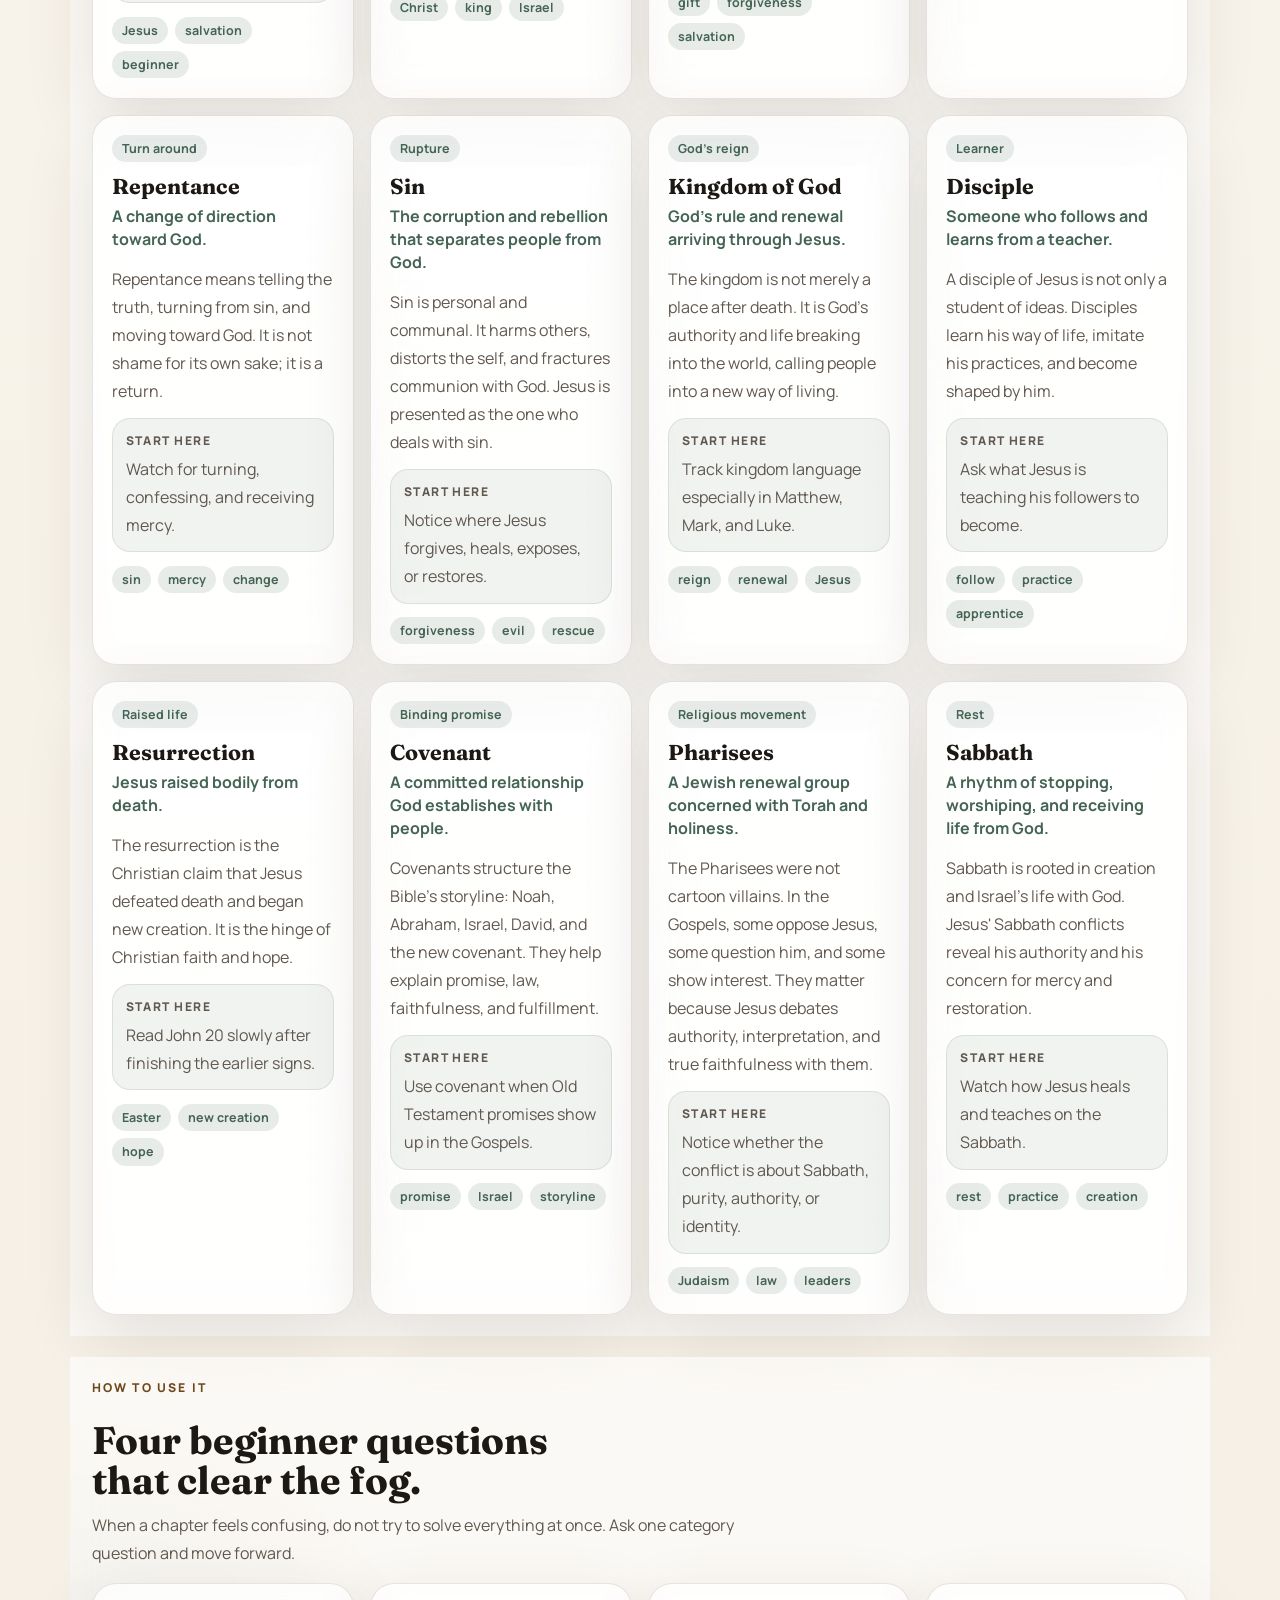
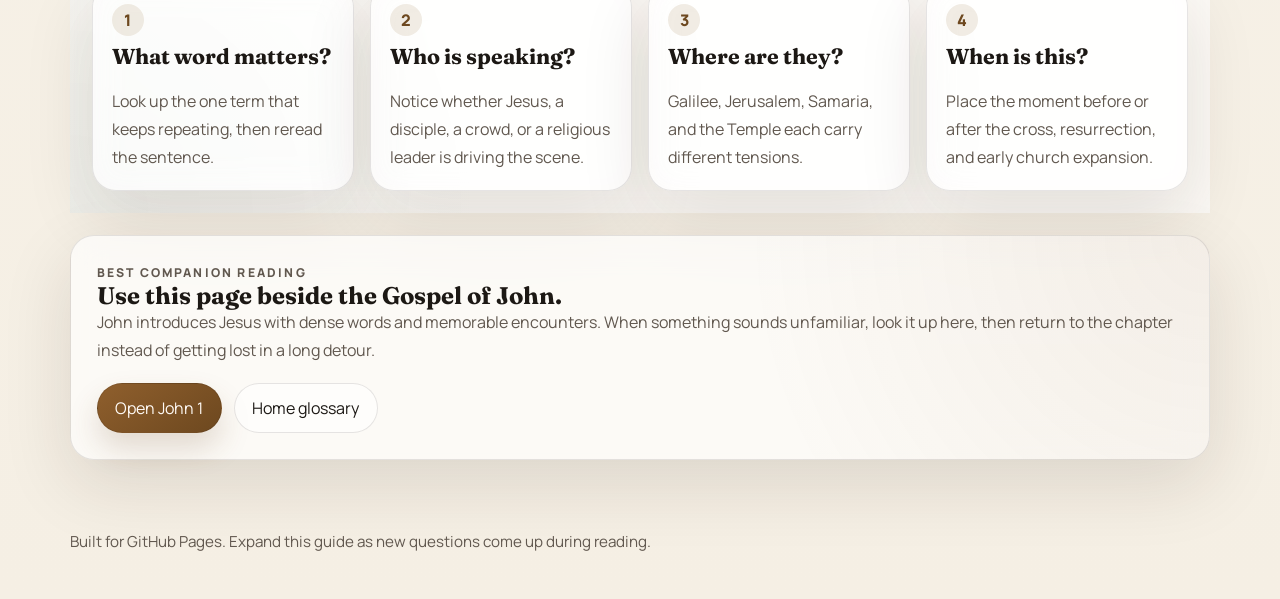
==== commit 05a7414f: "Add quiz hub and sticky navigation" ====
--- a/reference.html
+++ b/reference.html
@@ -5,7 +5,7 @@
     <meta name="viewport" content="width=device-width, initial-scale=1" />
     <meta
       name="description"
-      content="A beginner-friendly Bible reference guide for Christian vocabulary, biblical people, places, and timeline context."
+      content="A beginner-friendly Bible reference guide for Christian vocabulary, biblical people, places, timeline context, and quizzes."
     />
     <meta name="theme-color" content="#f5efe4" />
     <title>Reference Guide | Jesus Guide</title>
@@ -15,26 +15,27 @@
       href="https://fonts.googleapis.com/css2?family=Fraunces:opsz,wght@9..144,300;9..144,500;9..144,700&family=Manrope:wght@400;500;600;700;800&display=swap"
       rel="stylesheet"
     />
-    <link rel="stylesheet" href="./styles.css?v=20260504-3" />
+    <link rel="stylesheet" href="./styles.css?v=20260504-5" />
   </head>
   <body>
     <div class="backdrop backdrop-a"></div>
     <div class="backdrop backdrop-b"></div>
 
     <header class="topbar">
-      <a class="brand" href="./index.html">
+      <a class="brand" href="./index.html#top">
         <span class="brand-mark">J</span>
         <span>
           <strong>Jesus Guide</strong>
-          <small>Reference guide</small>
+          <small>Start here, go deeper, listen anytime</small>
         </span>
       </a>
       <nav class="topnav" aria-label="Primary">
-        <a href="./index.html">Home</a>
-        <a href="#reference" data-reference-jump="reference">Reference</a>
-        <a href="#people" data-reference-jump="people">People</a>
-        <a href="#locations" data-reference-jump="locations">Locations + Timeline</a>
+        <a href="./index.html#start-here">Start Here</a>
+        <a href="./reference.html">Reference</a>
+        <a href="./reference.html#quizzes">Quizzes</a>
         <a href="./roadmap.html">Roadmap</a>
+        <a href="./index.html#listen">Listen</a>
+        <a href="./index.html#resources">Resources</a>
       </nav>
     </header>
 
@@ -42,10 +43,11 @@
       <section class="reference-hero">
         <div class="reference-hero-copy">
           <p class="eyebrow">Beginner reference</p>
-          <h1>A field guide for the words, people, places, and timeline around Jesus.</h1>
+          <h1>A field guide for the words, people, places, timeline, and quizzes around Jesus.</h1>
           <p class="lede">
             Keep this open while you read John, Luke, Acts, or the roadmap. Search a word, person, or
-            place when the Bible starts naming things faster than you can hold them.
+            place when the Bible starts naming things faster than you can hold them, then use quizzes
+            to check whether the story is becoming clear.
           </p>
           <div class="hero-actions">
             <a class="button button-primary" href="#reference-browser">Browse the guide</a>
@@ -62,7 +64,7 @@
           <article class="reference-mini">
             <span>Then ask</span>
             <strong>Who? Where? When?</strong>
-            <p>People, places, and sequence make the story much easier to follow.</p>
+            <p>People, places, sequence, and recall questions make the story easier to follow.</p>
           </article>
         </aside>
       </section>
@@ -80,12 +82,13 @@
         <div class="reference-tools">
           <label class="search">
             <span>Search reference</span>
-            <input id="reference-search" type="search" placeholder="Try: Messiah, Peter, Galilee, resurrection" />
+            <input id="reference-search" type="search" placeholder="Try: Messiah, Peter, Galilee, John 1, resurrection" />
           </label>
           <div class="tablist reference-tabs" role="tablist" aria-label="Reference views">
             <button class="tab is-active" data-reference-tab="reference" role="tab" aria-selected="true">Reference</button>
             <button class="tab" data-reference-tab="people" role="tab" aria-selected="false">People</button>
             <button class="tab" data-reference-tab="locations" role="tab" aria-selected="false">Locations + Timeline</button>
+            <button class="tab" data-reference-tab="quizzes" role="tab" aria-selected="false">Quizzes</button>
           </div>
         </div>
 
@@ -146,6 +149,6 @@
       <p>Built for GitHub Pages. Expand this guide as new questions come up during reading.</p>
     </footer>
 
-    <script src="./reference.js?v=20260504-3"></script>
+    <script src="./reference.js?v=20260504-5"></script>
   </body>
 </html>
--- a/styles.css
+++ b/styles.css
@@ -82,11 +82,19 @@
 .topbar {
   max-width: var(--max);
   margin: 0 auto;
-  padding: 1.2rem 1.25rem 0;
+  padding: 0.85rem 1.25rem;
   display: flex;
   justify-content: space-between;
   align-items: center;
   gap: 1rem;
+  position: sticky;
+  top: 0;
+  z-index: 20;
+  background: rgba(250, 246, 238, 0.86);
+  border-bottom: 1px solid var(--line);
+  border-radius: 0 0 var(--radius-sm) var(--radius-sm);
+  box-shadow: 0 18px 42px rgba(40, 28, 18, 0.08);
+  backdrop-filter: blur(18px);
 }
 
 .brand {
@@ -1203,6 +1211,139 @@
   display: block;
   color: var(--accent);
   line-height: 1.45;
+}
+
+.quiz-card {
+  grid-column: span 1;
+}
+
+.quiz-hub,
+.quiz-generator {
+  grid-column: 1 / -1;
+  display: grid;
+  gap: 1rem;
+  padding: 1rem;
+  border-radius: var(--radius);
+  border: 1px solid var(--line);
+  background: rgba(255, 255, 255, 0.64);
+  box-shadow: var(--shadow);
+}
+
+.quiz-hub-head,
+.quiz-generator-controls {
+  display: grid;
+  grid-template-columns: minmax(0, 1fr) auto auto;
+  gap: 1rem;
+  align-items: end;
+}
+
+.quiz-hub-head h3,
+.quiz-generator-controls h3 {
+  font-size: 1.35rem;
+  margin-bottom: 0.45rem;
+}
+
+.quiz-hub-head p,
+.quiz-generator-controls p,
+.quiz-empty-note {
+  margin: 0;
+  color: var(--muted);
+  line-height: 1.7;
+}
+
+.quiz-toc {
+  display: grid;
+  grid-template-columns: repeat(auto-fit, minmax(220px, 1fr));
+  gap: 0.7rem;
+}
+
+.quiz-toc a {
+  display: grid;
+  gap: 0.32rem;
+  padding: 0.85rem;
+  border-radius: var(--radius-sm);
+  border: 1px solid rgba(28, 24, 20, 0.1);
+  background: rgba(255, 255, 255, 0.68);
+}
+
+.quiz-toc a span,
+.quiz-size-control span {
+  color: var(--brand-strong);
+  font-size: 0.72rem;
+  text-transform: uppercase;
+  letter-spacing: 0.14em;
+  font-weight: 800;
+}
+
+.quiz-toc a strong {
+  line-height: 1.25;
+}
+
+.quiz-toc a small {
+  color: var(--muted);
+  font-weight: 800;
+}
+
+.quiz-size-control {
+  display: grid;
+  gap: 0.4rem;
+}
+
+.quiz-size-control select {
+  min-height: 2.9rem;
+  min-width: 7rem;
+  border-radius: 999px;
+  border: 1px solid var(--line);
+  background: rgba(255, 255, 255, 0.78);
+  color: var(--text);
+  padding: 0.65rem 0.85rem;
+}
+
+.quiz-random-list {
+  display: grid;
+  gap: 0.65rem;
+}
+
+.quiz-questions {
+  display: grid;
+  gap: 0.65rem;
+}
+
+.quiz-question {
+  border: 1px solid rgba(28, 24, 20, 0.1);
+  border-radius: var(--radius-sm);
+  background: rgba(255, 255, 255, 0.58);
+  overflow: hidden;
+}
+
+.quiz-question summary {
+  display: grid;
+  gap: 0.35rem;
+  padding: 0.85rem;
+  cursor: pointer;
+  list-style: none;
+}
+
+.quiz-question summary::-webkit-details-marker {
+  display: none;
+}
+
+.quiz-question summary span {
+  color: var(--brand-strong);
+  font-size: 0.72rem;
+  text-transform: uppercase;
+  letter-spacing: 0.14em;
+  font-weight: 800;
+}
+
+.quiz-question summary strong {
+  color: var(--text);
+}
+
+.quiz-question p {
+  padding: 0 0.85rem 0.85rem;
+  border-top: 1px solid rgba(28, 24, 20, 0.08);
+  background: rgba(68, 100, 84, 0.07);
 }
 
 .reference-start {
@@ -1383,6 +1524,11 @@
     justify-content: flex-start;
   }
 
+  .quiz-hub-head,
+  .quiz-generator-controls {
+    grid-template-columns: 1fr;
+  }
+
   .topbar {
     flex-direction: column;
     align-items: flex-start;
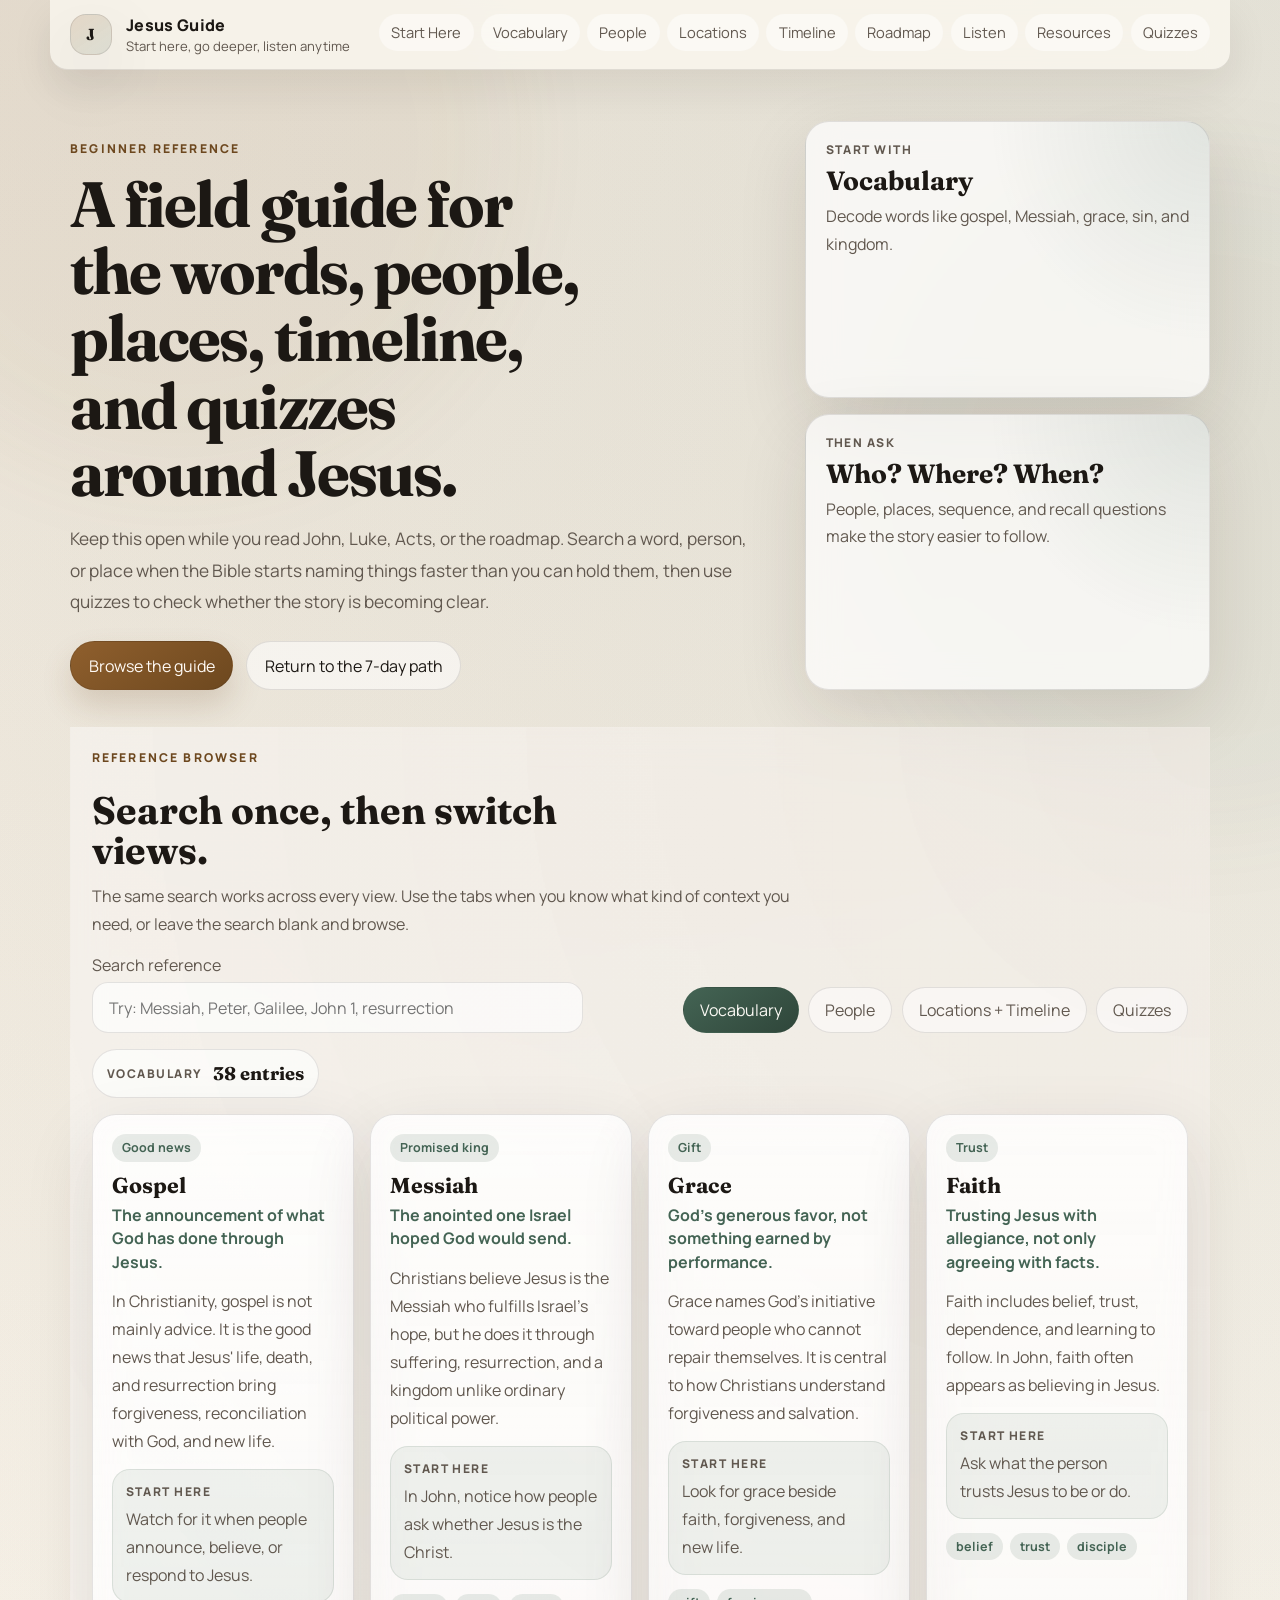
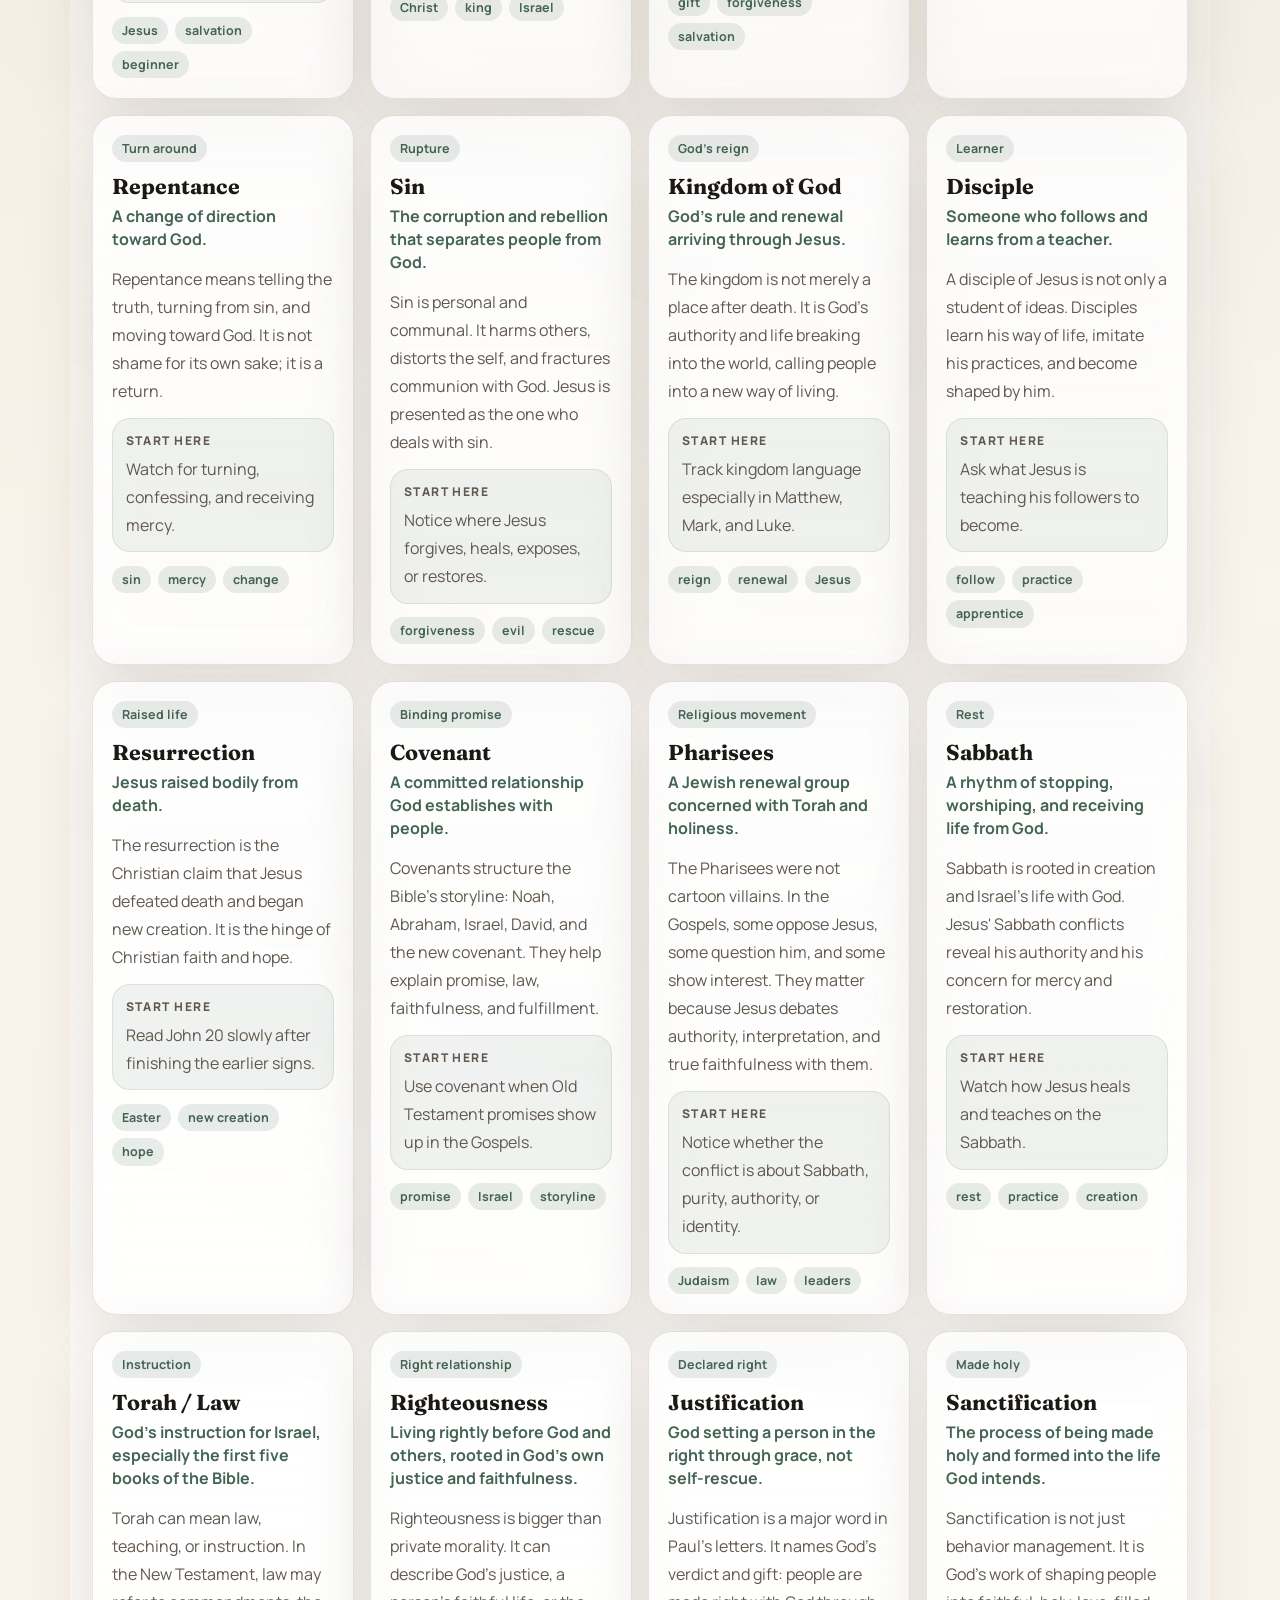
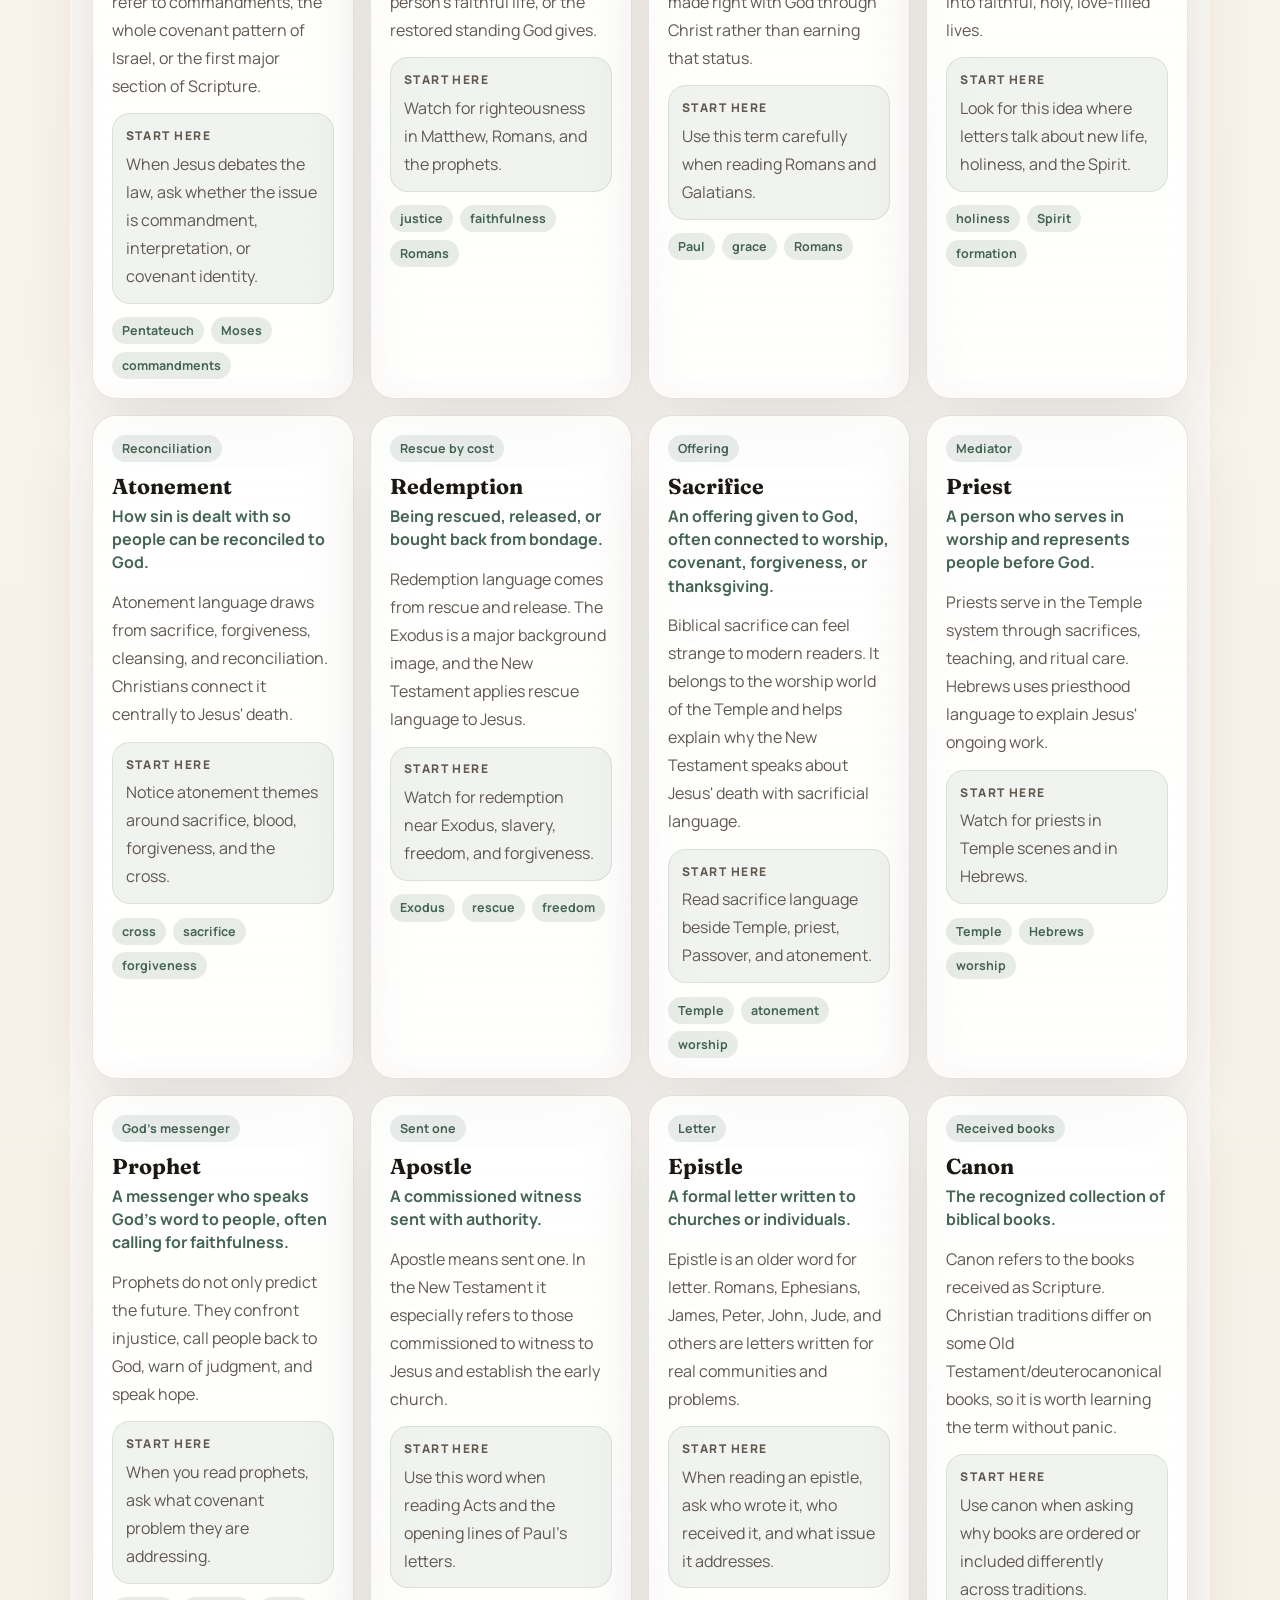
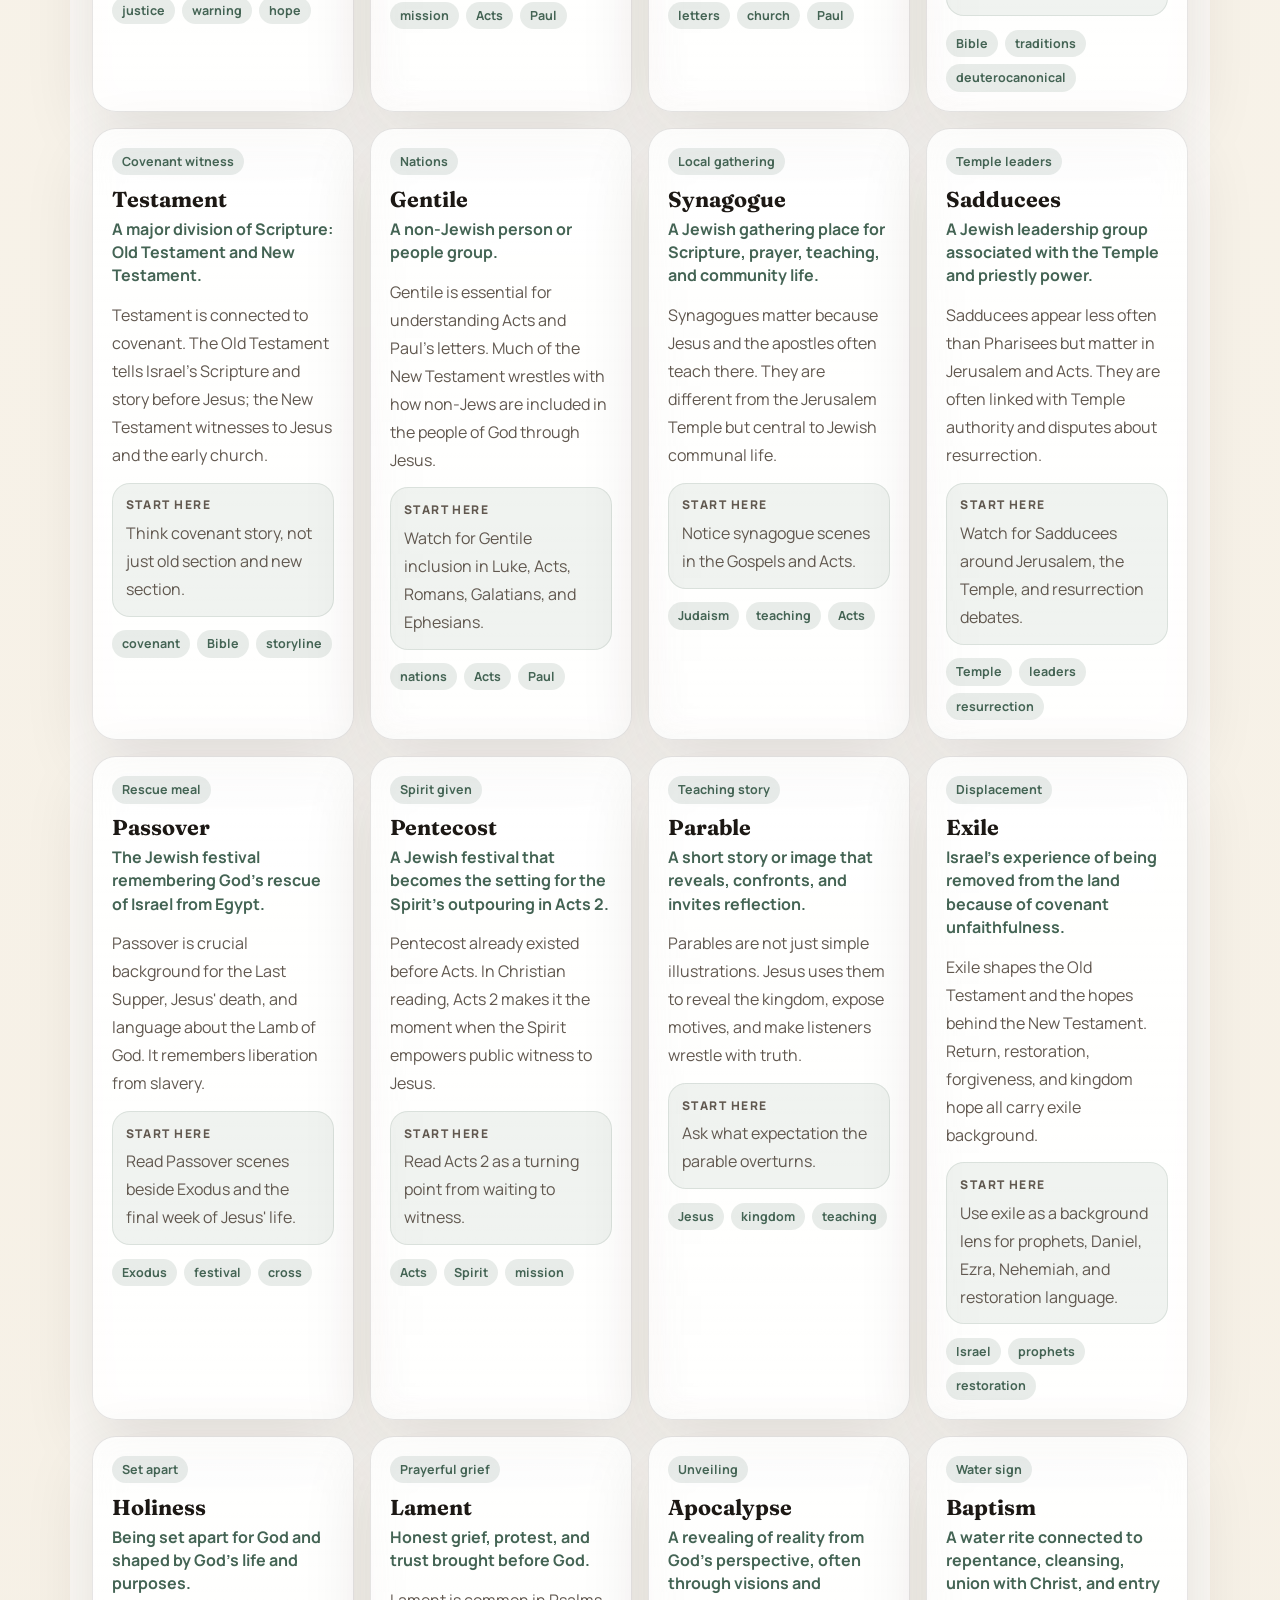
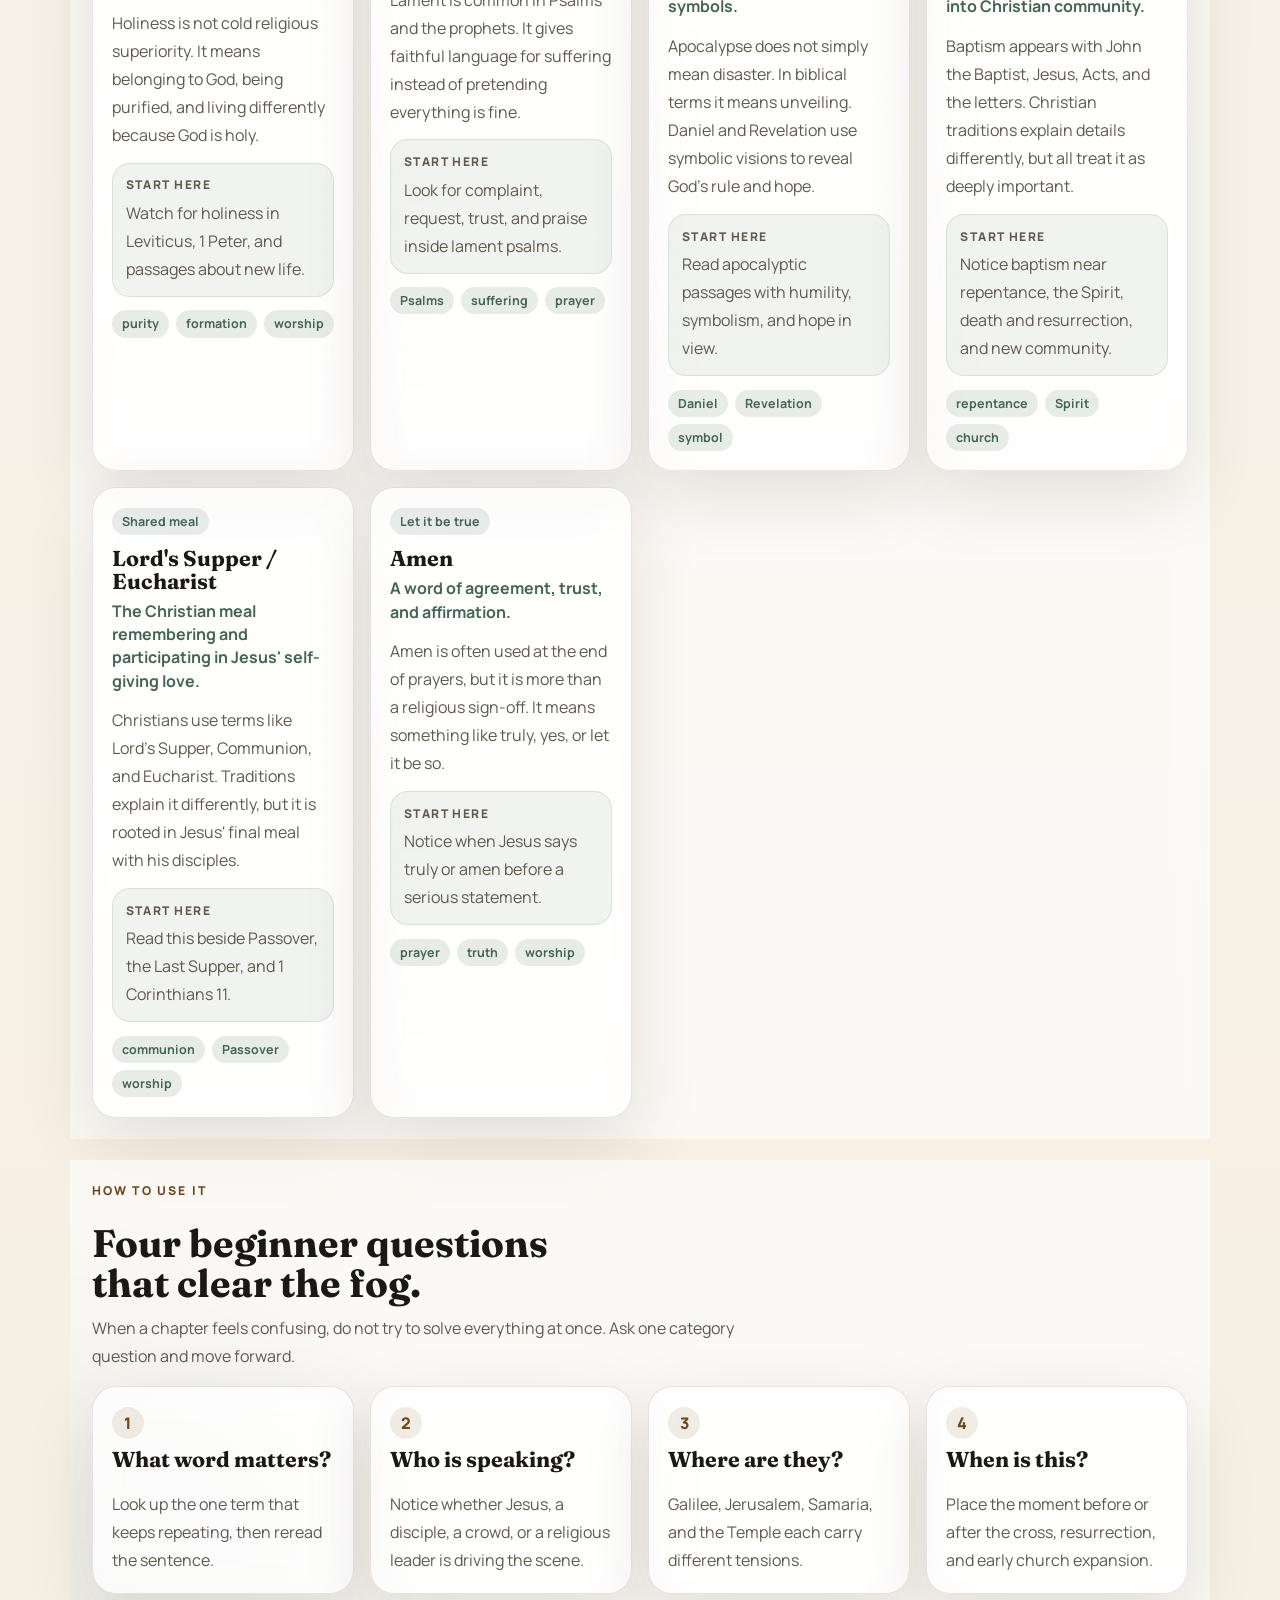
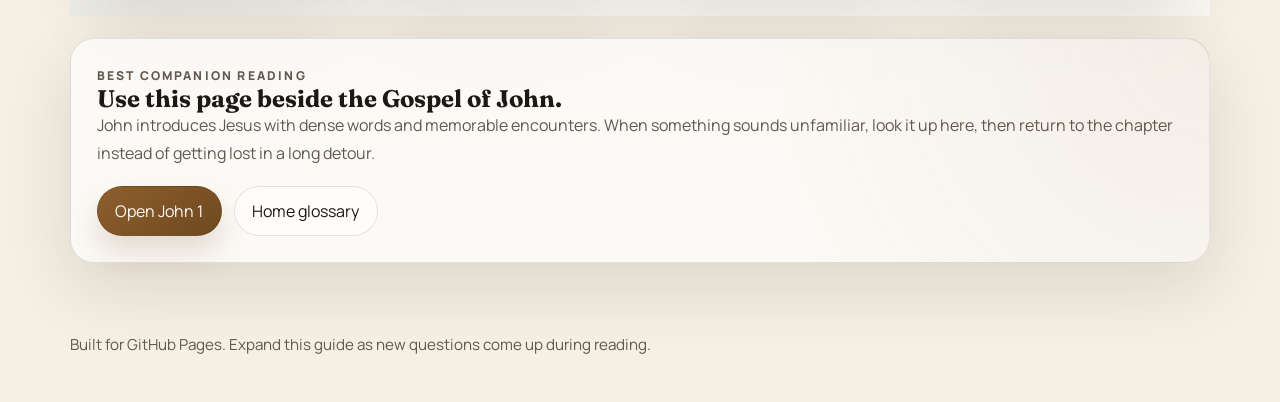
==== commit b787270c: "Clarify reference navigation and vocabulary" ====
--- a/reference.html
+++ b/reference.html
@@ -15,7 +15,7 @@
       href="https://fonts.googleapis.com/css2?family=Fraunces:opsz,wght@9..144,300;9..144,500;9..144,700&family=Manrope:wght@400;500;600;700;800&display=swap"
       rel="stylesheet"
     />
-    <link rel="stylesheet" href="./styles.css?v=20260504-5" />
+    <link rel="stylesheet" href="./styles.css?v=20260504-6" />
   </head>
   <body>
     <div class="backdrop backdrop-a"></div>
@@ -31,11 +31,14 @@
       </a>
       <nav class="topnav" aria-label="Primary">
         <a href="./index.html#start-here">Start Here</a>
-        <a href="./reference.html">Reference</a>
-        <a href="./reference.html#quizzes">Quizzes</a>
+        <a href="./reference.html#vocabulary">Vocabulary</a>
+        <a href="./reference.html#people">People</a>
+        <a href="./reference.html#locations">Locations</a>
+        <a href="./reference.html#timeline">Timeline</a>
         <a href="./roadmap.html">Roadmap</a>
         <a href="./index.html#listen">Listen</a>
         <a href="./index.html#resources">Resources</a>
+        <a href="./reference.html#quizzes">Quizzes</a>
       </nav>
     </header>
 
@@ -58,7 +61,7 @@
         <aside class="reference-hero-panel">
           <article class="reference-mini">
             <span>Start with</span>
-            <strong>Reference</strong>
+            <strong>Vocabulary</strong>
             <p>Decode words like gospel, Messiah, grace, sin, and kingdom.</p>
           </article>
           <article class="reference-mini">
@@ -85,7 +88,7 @@
             <input id="reference-search" type="search" placeholder="Try: Messiah, Peter, Galilee, John 1, resurrection" />
           </label>
           <div class="tablist reference-tabs" role="tablist" aria-label="Reference views">
-            <button class="tab is-active" data-reference-tab="reference" role="tab" aria-selected="true">Reference</button>
+            <button class="tab is-active" data-reference-tab="reference" role="tab" aria-selected="true">Vocabulary</button>
             <button class="tab" data-reference-tab="people" role="tab" aria-selected="false">People</button>
             <button class="tab" data-reference-tab="locations" role="tab" aria-selected="false">Locations + Timeline</button>
             <button class="tab" data-reference-tab="quizzes" role="tab" aria-selected="false">Quizzes</button>
@@ -149,6 +152,6 @@
       <p>Built for GitHub Pages. Expand this guide as new questions come up during reading.</p>
     </footer>
 
-    <script src="./reference.js?v=20260504-5"></script>
+    <script src="./reference.js?v=20260504-6"></script>
   </body>
 </html>
--- a/styles.css
+++ b/styles.css
@@ -85,7 +85,7 @@
   padding: 0.85rem 1.25rem;
   display: flex;
   justify-content: space-between;
-  align-items: center;
+  align-items: flex-start;
   gap: 1rem;
   position: sticky;
   top: 0;
@@ -101,6 +101,7 @@
   display: inline-flex;
   align-items: center;
   gap: 0.9rem;
+  flex: 0 0 auto;
 }
 
 .brand strong {
@@ -132,17 +133,20 @@
 .topnav {
   display: flex;
   align-items: center;
-  gap: 0.9rem;
+  gap: 0.45rem;
   flex-wrap: wrap;
   justify-content: flex-end;
+  flex: 1 1 auto;
 }
 
 .topnav a {
-  padding: 0.55rem 0.9rem;
+  padding: 0.48rem 0.7rem;
   border-radius: 999px;
   color: var(--muted);
   background: rgba(255, 255, 255, 0.42);
   border: 1px solid transparent;
+  font-size: 0.92rem;
+  white-space: nowrap;
 }
 
 .topnav a:hover {
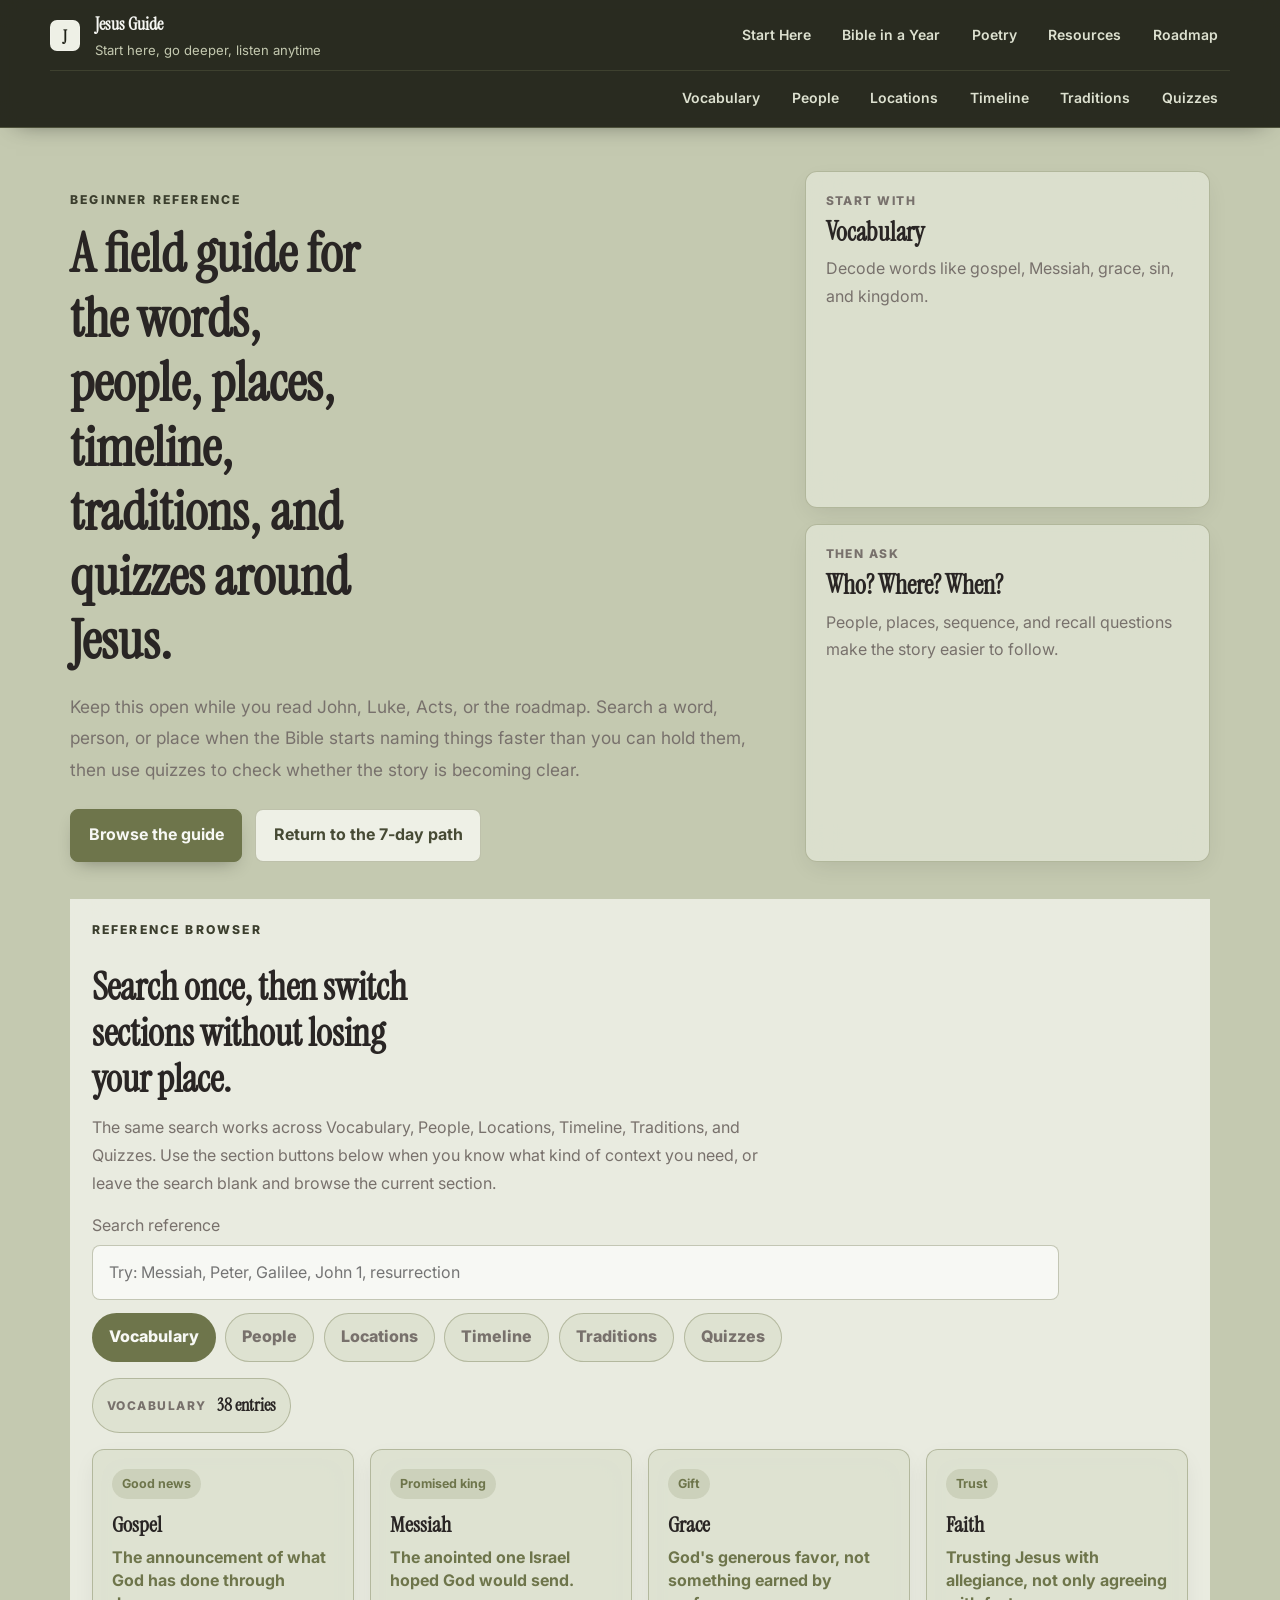
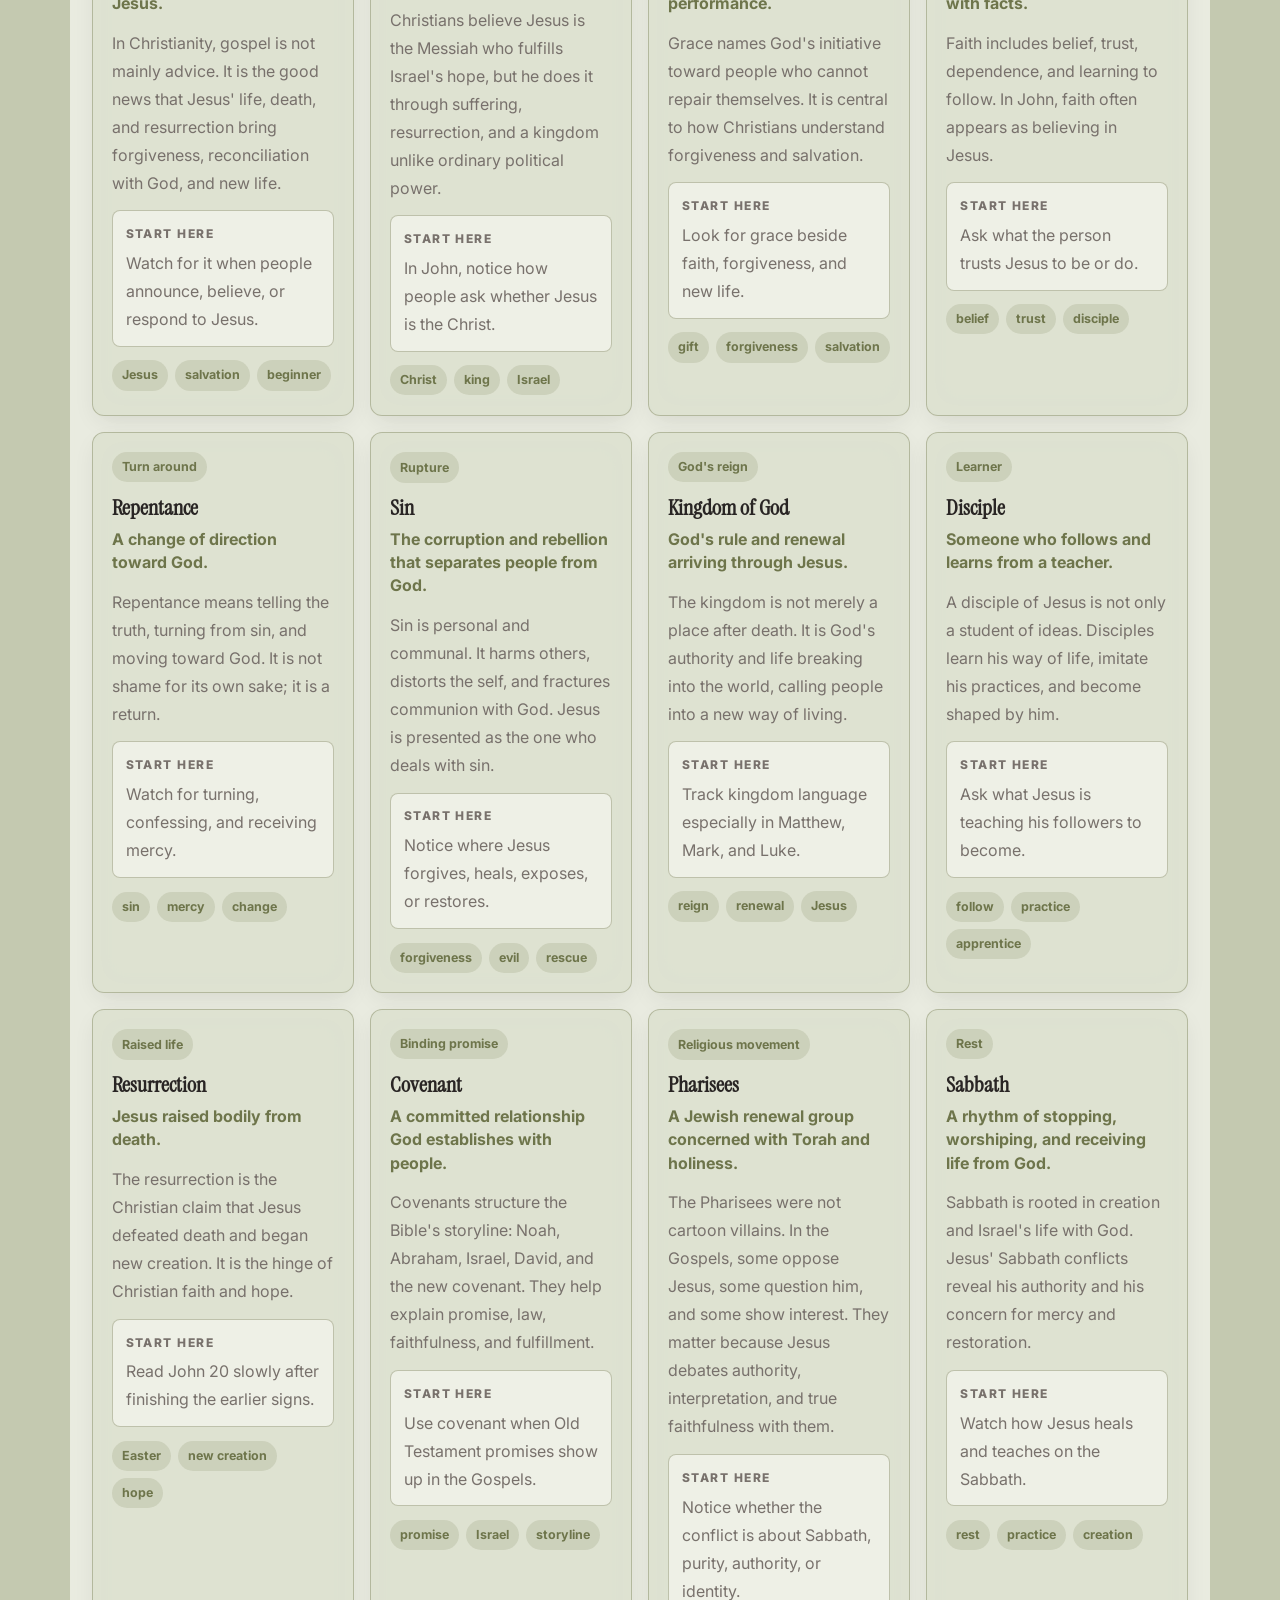
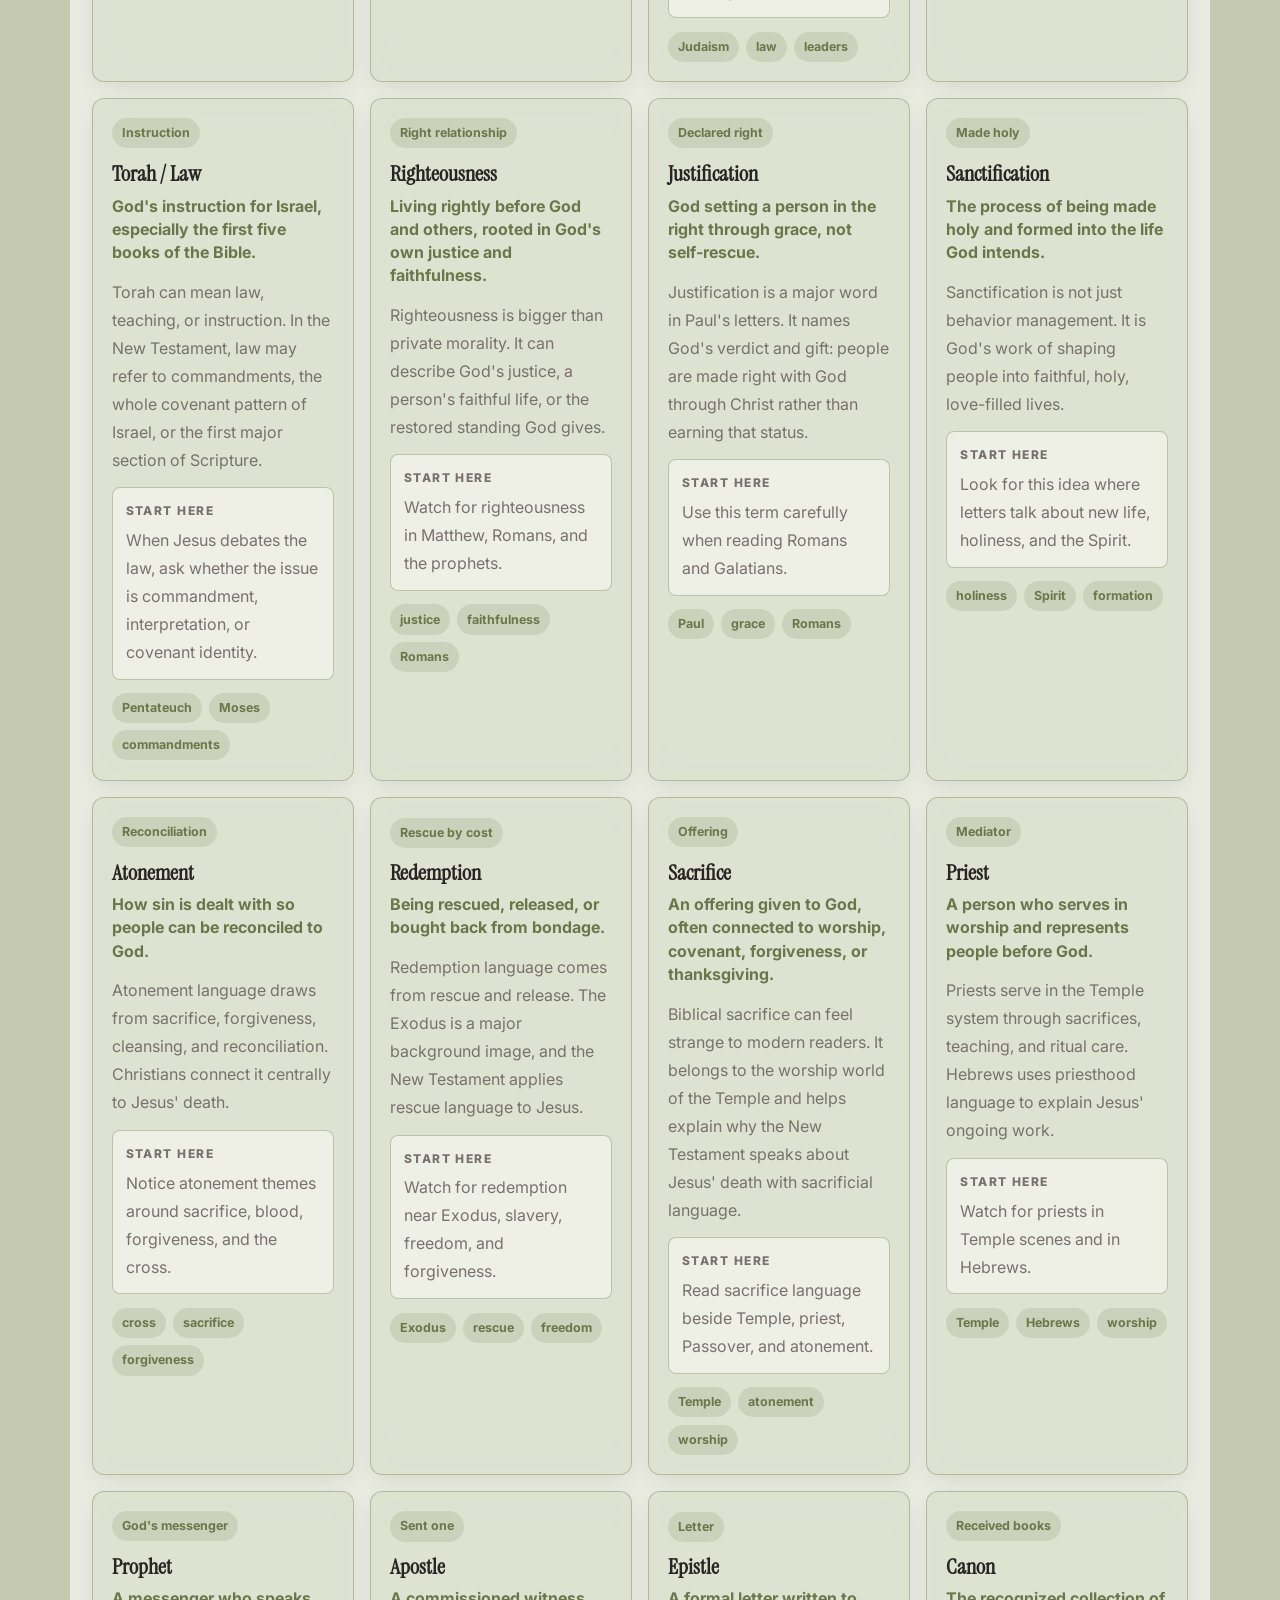
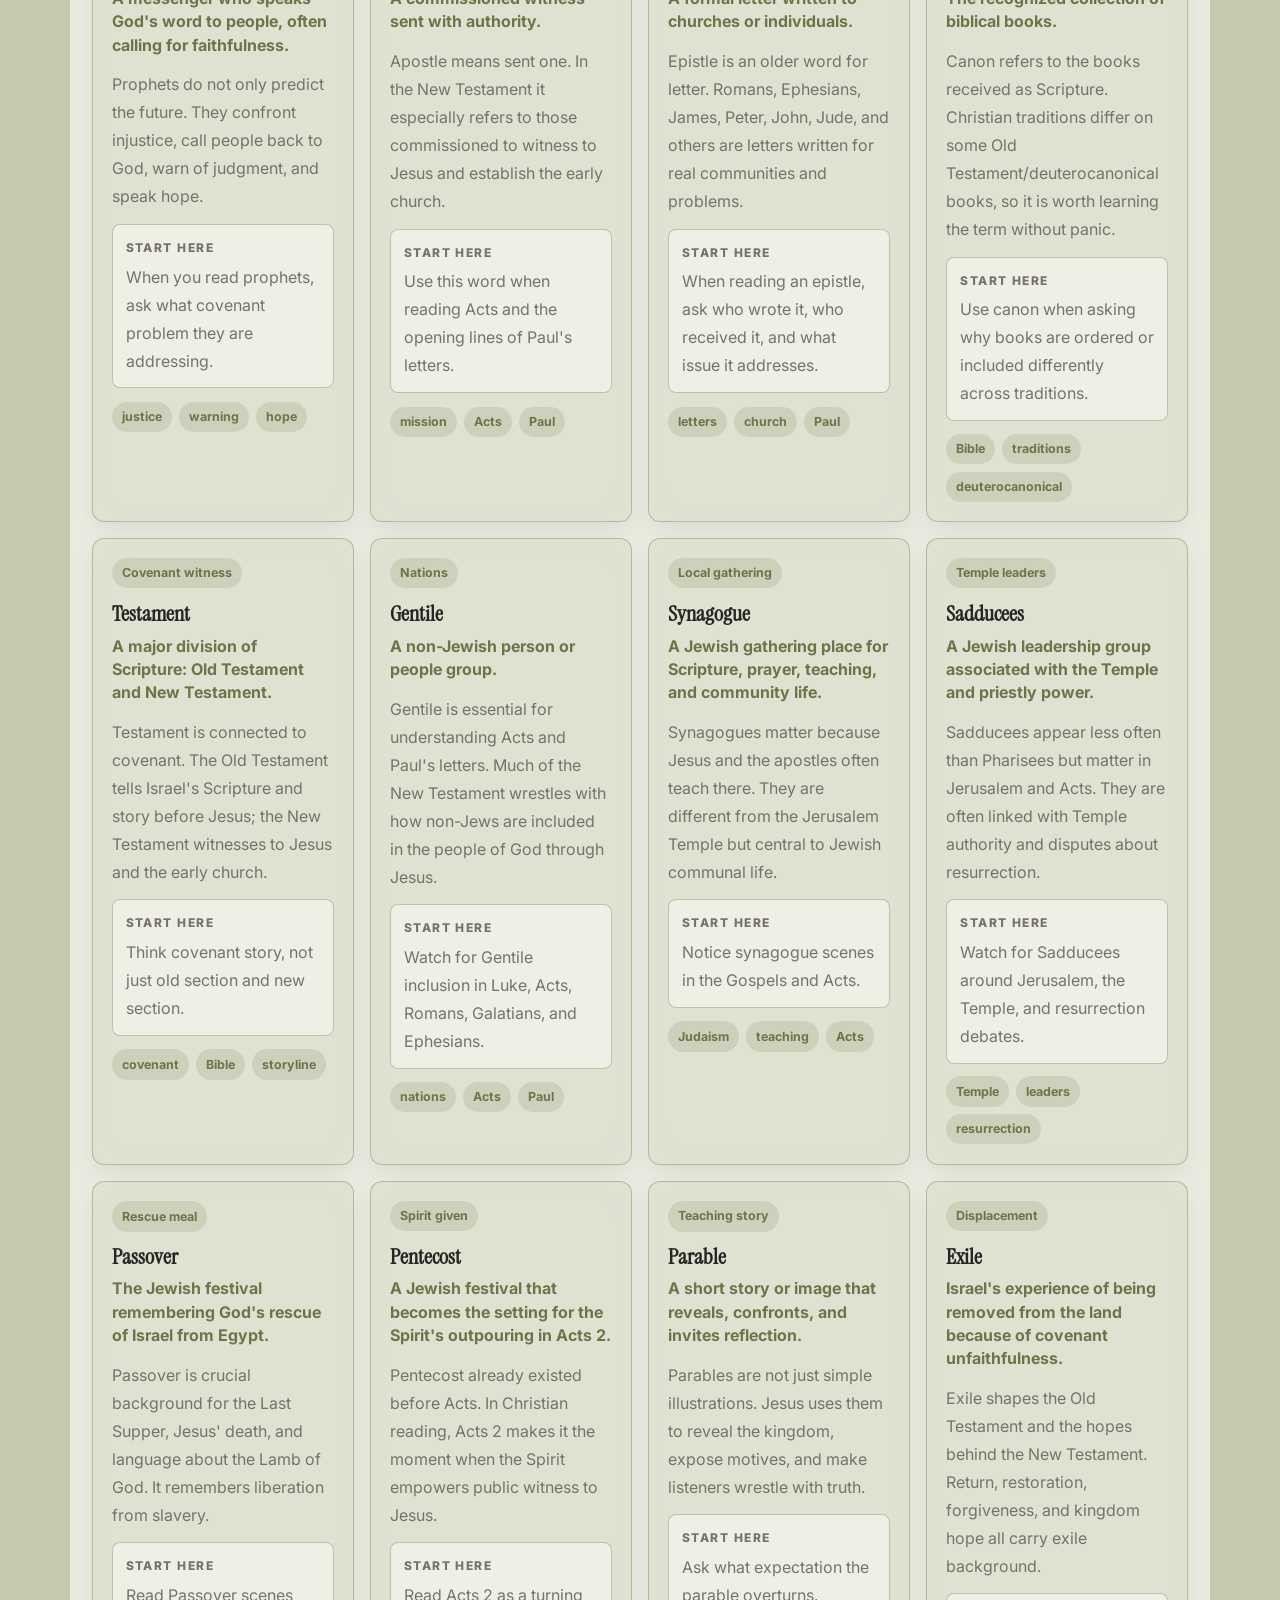
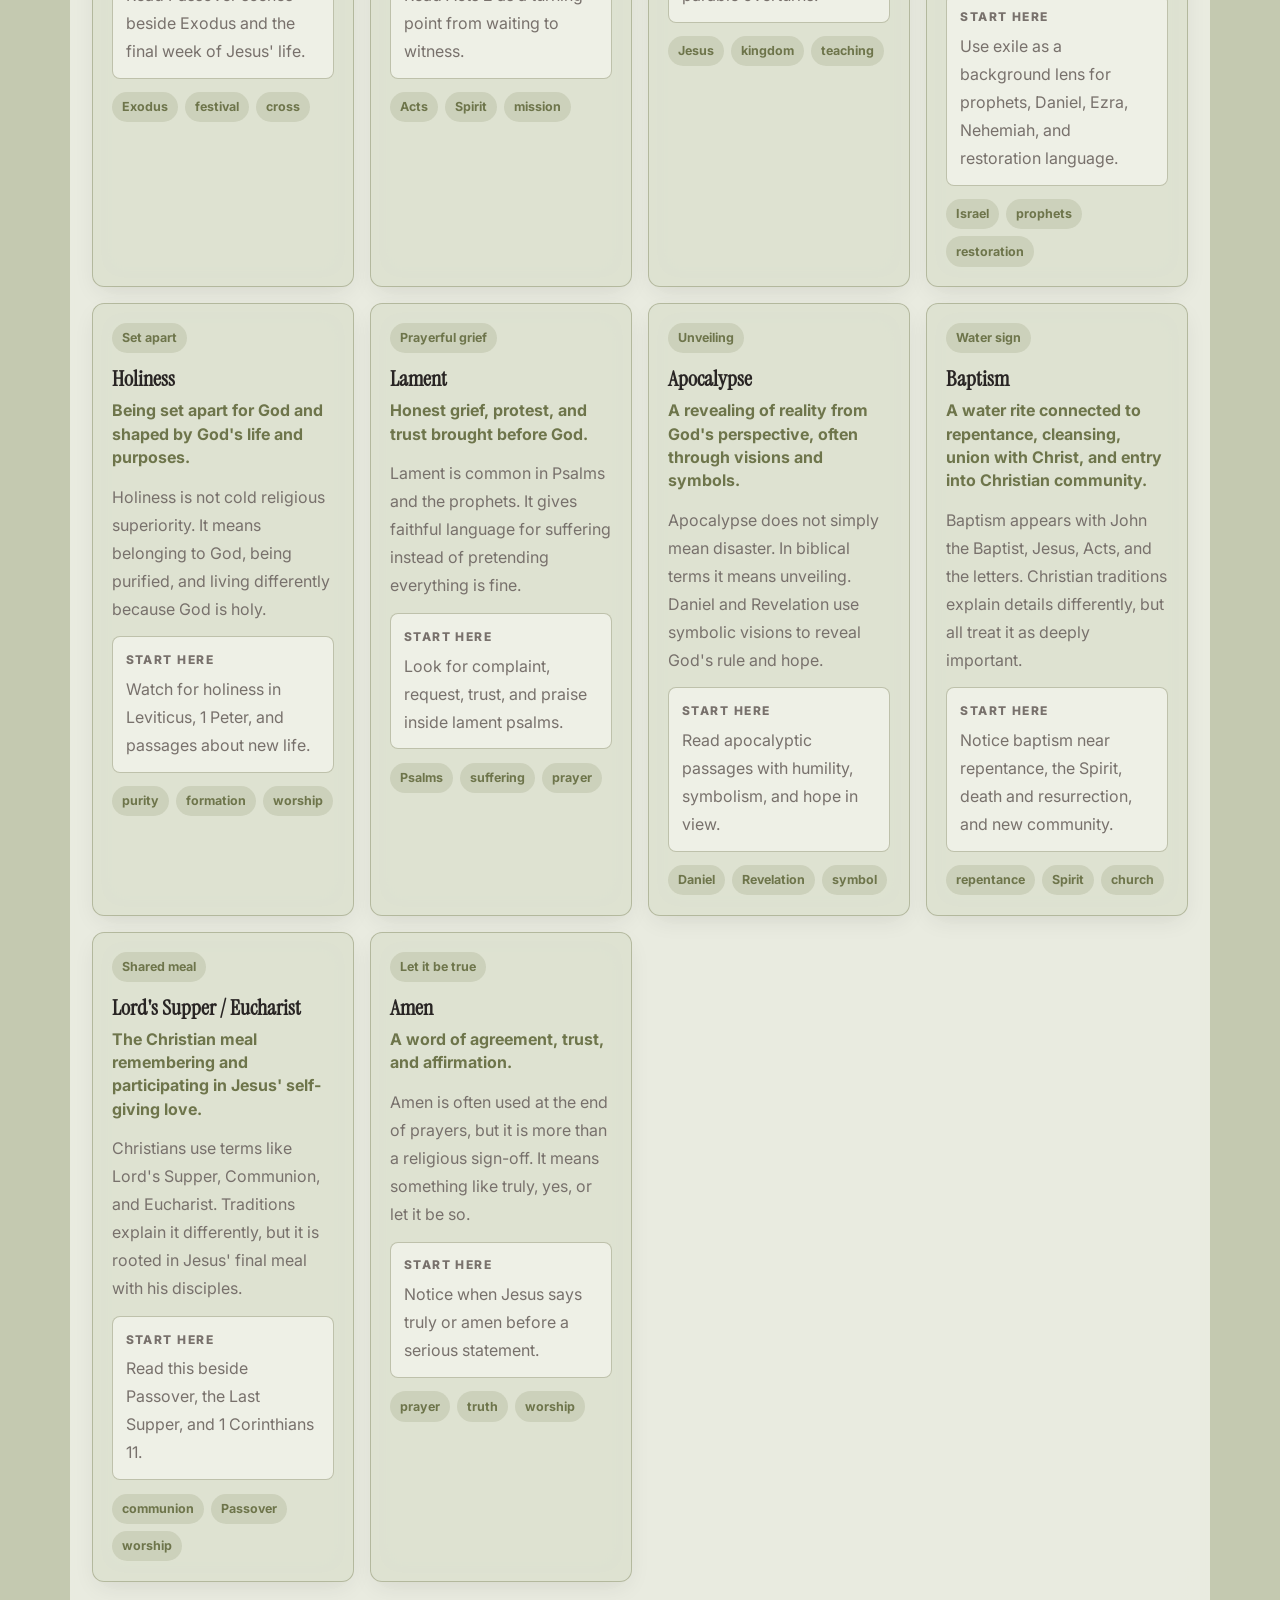
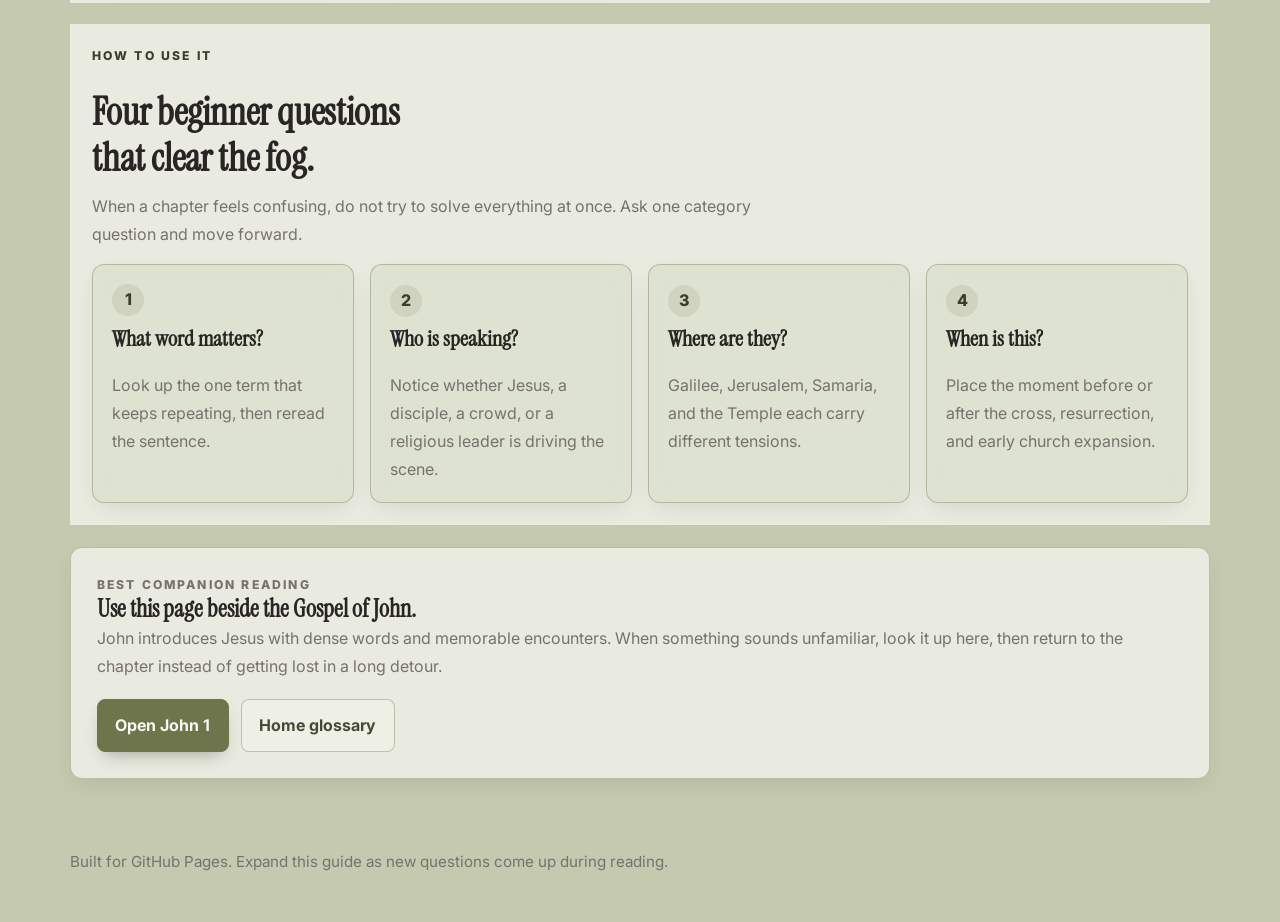
==== commit 32ff5bd5: "Improve site flow and split content pages" ====
--- a/reference.html
+++ b/reference.html
@@ -7,37 +7,43 @@
       name="description"
       content="A beginner-friendly Bible reference guide for Christian vocabulary, biblical people, places, timeline context, and quizzes."
     />
-    <meta name="theme-color" content="#f5efe4" />
+    <meta name="theme-color" content="#1f2117" />
     <title>Reference Guide | Jesus Guide</title>
     <link rel="preconnect" href="https://fonts.googleapis.com" />
     <link rel="preconnect" href="https://fonts.gstatic.com" crossorigin />
     <link
-      href="https://fonts.googleapis.com/css2?family=Fraunces:opsz,wght@9..144,300;9..144,500;9..144,700&family=Manrope:wght@400;500;600;700;800&display=swap"
+      href="https://fonts.googleapis.com/css2?family=Instrument+Serif:ital@0;1&family=Inter:ital,opsz,wght@0,14..32,400..900;1,14..32,400..900&display=swap"
       rel="stylesheet"
     />
-    <link rel="stylesheet" href="./styles.css?v=20260504-6" />
+    <link rel="stylesheet" href="./styles.css?v=20260510-1" />
   </head>
   <body>
     <div class="backdrop backdrop-a"></div>
     <div class="backdrop backdrop-b"></div>
 
     <header class="topbar">
-      <a class="brand" href="./index.html#top">
-        <span class="brand-mark">J</span>
-        <span>
-          <strong>Jesus Guide</strong>
-          <small>Start here, go deeper, listen anytime</small>
-        </span>
-      </a>
-      <nav class="topnav" aria-label="Primary">
-        <a href="./index.html#start-here">Start Here</a>
+      <div class="topbar-main">
+        <a class="brand" href="./index.html#top">
+          <span class="brand-mark">J</span>
+          <span>
+            <strong>Jesus Guide</strong>
+            <small>Start here, go deeper, listen anytime</small>
+          </span>
+        </a>
+        <nav class="topnav topnav-primary" aria-label="Primary">
+          <a href="./index.html#start-here">Start Here</a>
+          <a href="./index.html#bible-in-a-year">Bible in a Year</a>
+          <a href="./poetry.html">Poetry</a>
+          <a href="./resources.html">Resources</a>
+          <a href="./roadmap.html">Roadmap</a>
+        </nav>
+      </div>
+      <nav class="topnav topnav-reference" aria-label="Reference">
         <a href="./reference.html#vocabulary">Vocabulary</a>
         <a href="./reference.html#people">People</a>
         <a href="./reference.html#locations">Locations</a>
         <a href="./reference.html#timeline">Timeline</a>
-        <a href="./roadmap.html">Roadmap</a>
-        <a href="./index.html#listen">Listen</a>
-        <a href="./index.html#resources">Resources</a>
+        <a href="./reference.html#traditions">Traditions</a>
         <a href="./reference.html#quizzes">Quizzes</a>
       </nav>
     </header>
@@ -46,7 +52,7 @@
       <section class="reference-hero">
         <div class="reference-hero-copy">
           <p class="eyebrow">Beginner reference</p>
-          <h1>A field guide for the words, people, places, timeline, and quizzes around Jesus.</h1>
+          <h1>A field guide for the words, people, places, timeline, traditions, and quizzes around Jesus.</h1>
           <p class="lede">
             Keep this open while you read John, Luke, Acts, or the roadmap. Search a word, person, or
             place when the Bible starts naming things faster than you can hold them, then use quizzes
@@ -75,10 +81,11 @@
       <section id="reference-browser" class="section reference-browser">
         <div class="section-heading section-heading-wide">
           <p class="eyebrow">Reference browser</p>
-          <h2>Search once, then switch views.</h2>
+          <h2>Search once, then switch sections without losing your place.</h2>
           <p>
-            The same search works across every view. Use the tabs when you know what kind of context
-            you need, or leave the search blank and browse.
+            The same search works across Vocabulary, People, Locations, Timeline, Traditions, and
+            Quizzes. Use the section buttons below when you know what kind of context you need, or leave
+            the search blank and browse the current section.
           </p>
         </div>
 
@@ -87,11 +94,18 @@
             <span>Search reference</span>
             <input id="reference-search" type="search" placeholder="Try: Messiah, Peter, Galilee, John 1, resurrection" />
           </label>
-          <div class="tablist reference-tabs" role="tablist" aria-label="Reference views">
-            <button class="tab is-active" data-reference-tab="reference" role="tab" aria-selected="true">Vocabulary</button>
-            <button class="tab" data-reference-tab="people" role="tab" aria-selected="false">People</button>
-            <button class="tab" data-reference-tab="locations" role="tab" aria-selected="false">Locations + Timeline</button>
-            <button class="tab" data-reference-tab="quizzes" role="tab" aria-selected="false">Quizzes</button>
+          <button class="button button-secondary reference-clear" type="button" data-clear-reference-search hidden>
+            Clear search
+          </button>
+          <div class="reference-tabs tablist" role="tablist" aria-label="Reference sections">
+            <button class="tab is-active" type="button" role="tab" aria-selected="true" data-reference-tab="reference">
+              Vocabulary
+            </button>
+            <button class="tab" type="button" role="tab" aria-selected="false" data-reference-tab="people">People</button>
+            <button class="tab" type="button" role="tab" aria-selected="false" data-reference-tab="locations">Locations</button>
+            <button class="tab" type="button" role="tab" aria-selected="false" data-reference-tab="timeline">Timeline</button>
+            <button class="tab" type="button" role="tab" aria-selected="false" data-reference-tab="traditions">Traditions</button>
+            <button class="tab" type="button" role="tab" aria-selected="false" data-reference-tab="quizzes">Quizzes</button>
           </div>
         </div>
 
@@ -152,6 +166,6 @@
       <p>Built for GitHub Pages. Expand this guide as new questions come up during reading.</p>
     </footer>
 
-    <script src="./reference.js?v=20260504-6"></script>
+    <script src="./reference.js?v=20260509-1"></script>
   </body>
 </html>
--- a/styles.css
+++ b/styles.css
@@ -1,21 +1,42 @@
 :root {
   color-scheme: light;
-  --bg: #f5efe4;
-  --bg-elevated: rgba(255, 252, 247, 0.78);
-  --surface: rgba(255, 255, 255, 0.72);
-  --surface-strong: #fffaf2;
-  --text: #1c1814;
-  --muted: #61584f;
-  --line: rgba(28, 24, 20, 0.11);
-  --brand: #8f5f2d;
-  --brand-strong: #6d481f;
-  --brand-soft: rgba(143, 95, 45, 0.12);
-  --accent: #446454;
-  --accent-soft: rgba(68, 100, 84, 0.12);
-  --warm: #a25336;
-  --shadow: 0 24px 70px rgba(40, 28, 18, 0.12);
-  --radius: 24px;
-  --radius-sm: 18px;
+  --olive-50: #f7f8f4;
+  --olive-100: #eef0e6;
+  --olive-200: #dde1d0;
+  --olive-300: #c4c9b0;
+  --olive-400: #a7ae8b;
+  --olive-500: #8a9269;
+  --olive-600: #6e754b;
+  --olive-700: #575d3d;
+  --olive-800: #464a34;
+  --olive-900: #3b3e2d;
+  --olive-950: #1f2117;
+  --stone-50: #fafaf9;
+  --stone-100: #f5f5f4;
+  --stone-200: #e7e5e4;
+  --stone-300: #d6d3d1;
+  --stone-400: #a8a29e;
+  --stone-500: #78716c;
+  --stone-600: #57534e;
+  --stone-700: #44403c;
+  --stone-800: #292524;
+  --stone-900: #1c1917;
+  --bg: var(--olive-300);
+  --bg-elevated: rgba(238, 240, 230, 0.88);
+  --surface: rgba(221, 225, 208, 0.92);
+  --surface-strong: var(--olive-50);
+  --text: var(--stone-800);
+  --muted: var(--stone-500);
+  --line: rgba(110, 117, 75, 0.38);
+  --brand: var(--olive-700);
+  --brand-strong: var(--olive-900);
+  --brand-soft: rgba(110, 117, 75, 0.14);
+  --accent: var(--olive-600);
+  --accent-soft: rgba(110, 117, 75, 0.16);
+  --warm: #b07d2a;
+  --shadow: 0 8px 24px -6px rgba(0, 0, 0, 0.1);
+  --radius: 12px;
+  --radius-sm: 8px;
   --max: 1180px;
 }
 
@@ -29,13 +50,13 @@
 
 body {
   margin: 0;
-  font-family: "Manrope", system-ui, sans-serif;
+  font-family: "Inter", system-ui, sans-serif;
   color: var(--text);
-  background:
-    radial-gradient(circle at top left, rgba(143, 95, 45, 0.1), transparent 28%),
-    radial-gradient(circle at top right, rgba(68, 100, 84, 0.1), transparent 26%),
-    linear-gradient(180deg, #faf6ee 0%, var(--bg) 100%);
+  background: var(--bg);
   min-height: 100vh;
+  line-height: 1.6;
+  -webkit-font-smoothing: antialiased;
+  overflow-x: hidden;
 }
 
 a {
@@ -49,15 +70,7 @@
 }
 
 .backdrop {
-  position: fixed;
-  inset: auto;
-  width: 42rem;
-  height: 42rem;
-  border-radius: 999px;
-  filter: blur(50px);
-  opacity: 0.2;
-  pointer-events: none;
-  z-index: 0;
+  display: none;
 }
 
 .backdrop-a {
@@ -80,21 +93,30 @@
 }
 
 .topbar {
-  max-width: var(--max);
-  margin: 0 auto;
-  padding: 0.85rem 1.25rem;
+  width: 100%;
+  margin: 0;
+  padding: 0.62rem 1.25rem;
   display: flex;
-  justify-content: space-between;
-  align-items: flex-start;
-  gap: 1rem;
+  flex-direction: column;
+  gap: 0.55rem;
   position: sticky;
   top: 0;
   z-index: 20;
-  background: rgba(250, 246, 238, 0.86);
-  border-bottom: 1px solid var(--line);
-  border-radius: 0 0 var(--radius-sm) var(--radius-sm);
-  box-shadow: 0 18px 42px rgba(40, 28, 18, 0.08);
-  backdrop-filter: blur(18px);
+  background: rgba(31, 33, 23, 0.94);
+  border-bottom: 1px solid rgba(138, 146, 105, 0.38);
+  border-radius: 0;
+  box-shadow: 0 8px 24px -16px rgba(0, 0, 0, 0.65);
+  backdrop-filter: blur(12px);
+}
+
+.topbar-main {
+  width: 100%;
+  max-width: var(--max);
+  margin: 0 auto;
+  display: flex;
+  justify-content: space-between;
+  align-items: center;
+  gap: 1rem;
 }
 
 .brand {
@@ -107,26 +129,30 @@
 .brand strong {
   display: block;
   font-weight: 800;
-  letter-spacing: 0.02em;
+  letter-spacing: 0;
+  font-family: "Instrument Serif", serif;
+  font-size: 1.12rem;
+  color: var(--olive-50);
 }
 
 .brand small {
   display: block;
-  color: var(--muted);
+  color: var(--olive-300);
   font-size: 0.82rem;
   margin-top: 0.08rem;
 }
 
 .brand-mark {
-  width: 2.6rem;
-  height: 2.6rem;
-  border-radius: 16px;
+  width: 1.9rem;
+  height: 1.9rem;
+  border-radius: 7px;
   display: grid;
   place-items: center;
-  background: linear-gradient(145deg, rgba(143, 95, 45, 0.18), rgba(68, 100, 84, 0.15));
-  border: 1px solid var(--line);
-  box-shadow: var(--shadow);
-  font-family: "Fraunces", serif;
+  background: var(--olive-100);
+  color: var(--olive-950);
+  border: 1px solid rgba(247, 248, 244, 0.26);
+  box-shadow: none;
+  font-family: "Instrument Serif", serif;
   font-weight: 700;
 }
 
@@ -139,20 +165,36 @@
   flex: 1 1 auto;
 }
 
+.topnav-reference {
+  width: 100%;
+  max-width: var(--max);
+  margin: 0 auto;
+  justify-content: flex-end;
+  padding-top: 0.55rem;
+  border-top: 1px solid rgba(138, 146, 105, 0.22);
+}
+
 .topnav a {
-  padding: 0.48rem 0.7rem;
-  border-radius: 999px;
-  color: var(--muted);
-  background: rgba(255, 255, 255, 0.42);
+  padding: 0.4rem 0.7rem;
+  border-radius: 6px;
+  color: var(--olive-200);
+  background: transparent;
   border: 1px solid transparent;
-  font-size: 0.92rem;
+  font-size: 0.875rem;
+  font-weight: 600;
   white-space: nowrap;
+  transition: background 150ms ease, color 150ms ease;
 }
 
 .topnav a:hover {
-  color: var(--text);
-  border-color: var(--line);
-  background: rgba(255, 255, 255, 0.74);
+  color: var(--olive-50);
+  border-color: transparent;
+  background: rgba(238, 240, 230, 0.12);
+}
+
+.topnav a[aria-current="page"] {
+  color: var(--olive-950);
+  background: var(--olive-100);
 }
 
 .shell {
@@ -166,7 +208,41 @@
   grid-template-columns: 1.45fr 0.95fr;
   gap: 1.5rem;
   align-items: stretch;
-  padding: 2.2rem 0 1rem;
+  padding: 1.7rem 0 1rem;
+}
+
+.page-hero {
+  display: grid;
+  grid-template-columns: minmax(0, 1.3fr) minmax(280px, 0.7fr);
+  gap: 1rem;
+  align-items: stretch;
+  margin-top: 1.2rem;
+  padding: 1.55rem;
+  border-radius: var(--radius);
+  border: 1px solid var(--line);
+  box-shadow: var(--shadow);
+}
+
+.dark-feature {
+  background: var(--olive-950);
+  color: var(--olive-50);
+  border-color: rgba(196, 201, 176, 0.22);
+}
+
+.dark-feature .eyebrow,
+.dark-feature .panel-kicker {
+  color: var(--olive-300);
+}
+
+.dark-feature .lede,
+.dark-feature p,
+.dark-feature .steps {
+  color: var(--olive-200);
+}
+
+.dark-card {
+  background: rgba(87, 93, 61, 0.34);
+  border-color: rgba(196, 201, 176, 0.24);
 }
 
 .hero-copy,
@@ -195,16 +271,17 @@
 
 h1,
 h2,
-h3 {
+h3,
+h4 {
   margin: 0;
-  line-height: 1.05;
-  font-family: "Fraunces", serif;
+  line-height: 1.2;
+  font-family: "Instrument Serif", serif;
 }
 
 h1 {
-  font-size: clamp(2.8rem, 5vw, 5.4rem);
-  max-width: 11ch;
-  letter-spacing: -0.03em;
+  font-size: clamp(2.45rem, 4.2vw, 4.35rem);
+  max-width: 13ch;
+  letter-spacing: 0;
 }
 
 .lede {
@@ -228,9 +305,10 @@
   justify-content: center;
   min-height: 2.9rem;
   padding: 0.8rem 1.1rem;
-  border-radius: 999px;
+  border-radius: var(--radius-sm);
   border: 1px solid var(--line);
   transition: transform 150ms ease, box-shadow 150ms ease, background 150ms ease;
+  font-weight: 700;
 }
 
 .button:hover,
@@ -241,13 +319,15 @@
 }
 
 .button-primary {
-  background: linear-gradient(145deg, var(--brand), var(--brand-strong));
-  color: #fffaf5;
-  box-shadow: 0 16px 30px rgba(109, 72, 31, 0.18);
+  background: var(--olive-600);
+  color: var(--olive-50);
+  border-color: var(--olive-600);
+  box-shadow: 0 8px 18px -8px rgba(31, 33, 23, 0.42);
 }
 
 .button-secondary {
-  background: rgba(255, 255, 255, 0.55);
+  background: var(--olive-100);
+  color: var(--olive-800);
 }
 
 .hero-note {
@@ -276,13 +356,11 @@
 }
 
 .panel-card-glow {
-  background:
-    radial-gradient(circle at top right, rgba(143, 95, 45, 0.14), transparent 42%),
-    linear-gradient(180deg, rgba(255, 255, 255, 0.82), rgba(255, 255, 255, 0.6));
+  background: var(--surface);
 }
 
 .panel-card-subtle {
-  background: rgba(255, 255, 255, 0.58);
+  background: var(--bg-elevated);
 }
 
 .panel-kicker {
@@ -403,14 +481,14 @@
   display: inline-grid;
   place-items: center;
   color: var(--brand-strong);
-  background: rgba(255, 255, 255, 0.66);
+  background: var(--olive-100);
   cursor: pointer;
   transition: transform 150ms ease, box-shadow 150ms ease, background 150ms ease;
 }
 
 .icon-button:hover {
-  background: rgba(143, 95, 45, 0.12);
-  box-shadow: 0 12px 24px rgba(40, 28, 18, 0.12);
+  background: var(--olive-50);
+  box-shadow: var(--shadow);
 }
 
 .icon-button:focus-visible,
@@ -450,14 +528,85 @@
 }
 
 .resource-panel-trigger:hover {
-  background: rgba(143, 95, 45, 0.1);
+  background: var(--olive-100);
   box-shadow: none;
 }
 
 .first-path-section {
-  background:
-    radial-gradient(circle at top left, rgba(68, 100, 84, 0.1), transparent 34%),
-    rgba(255, 255, 255, 0.66);
+  background: var(--bg-elevated);
+}
+
+.bible-year-section {
+  background: var(--olive-950);
+  border-color: rgba(196, 201, 176, 0.2);
+  color: var(--olive-50);
+}
+
+.bible-year-layout {
+  display: grid;
+  grid-template-columns: minmax(0, 1.35fr) minmax(280px, 0.65fr);
+  gap: 1rem;
+  align-items: stretch;
+}
+
+.bible-year-actions {
+  margin-top: 0.35rem;
+}
+
+.bible-year-section .eyebrow,
+.bible-year-section .panel-kicker {
+  color: var(--olive-300);
+}
+
+.bible-year-section .section-heading-wide p:last-child,
+.bible-year-section .steps {
+  color: var(--olive-200);
+}
+
+.bible-year-media {
+  min-height: 100%;
+  border: 1px solid var(--line);
+  border-radius: var(--radius);
+  background: rgba(0, 0, 0, 0.28);
+  box-shadow: var(--shadow);
+  overflow: hidden;
+}
+
+.bible-year-media iframe {
+  display: block;
+  width: 100%;
+  aspect-ratio: 16 / 9;
+  height: 100%;
+  min-height: 260px;
+  border: 0;
+}
+
+.bible-year-cards {
+  margin-top: 1rem;
+}
+
+.bible-year-section .card-quiet {
+  background: rgba(87, 93, 61, 0.34);
+  border-color: rgba(196, 201, 176, 0.22);
+}
+
+.bible-year-section .card h3,
+.bible-year-section .card p {
+  color: var(--olive-50);
+}
+
+.path-hub-section {
+  background: var(--bg-elevated);
+}
+
+.path-hub-card {
+  display: grid;
+  gap: 0.8rem;
+  align-content: start;
+}
+
+.path-hub-card h3 {
+  margin-bottom: 0;
 }
 
 .path-summary {
@@ -468,7 +617,7 @@
   padding: 0.95rem 1rem;
   border: 1px solid var(--line);
   border-radius: var(--radius-sm);
-  background: rgba(255, 250, 242, 0.75);
+  background: var(--olive-100);
   margin-bottom: 1rem;
 }
 
@@ -483,7 +632,7 @@
 }
 
 .path-summary strong {
-  font-family: "Fraunces", serif;
+  font-family: "Instrument Serif", serif;
   font-size: 1.35rem;
 }
 
@@ -499,15 +648,12 @@
   gap: 0.85rem;
   align-content: start;
   min-height: 100%;
-  background:
-    linear-gradient(180deg, rgba(255, 255, 255, 0.78), rgba(255, 255, 255, 0.58));
+  background: var(--surface);
 }
 
 .path-card.is-complete {
-  border-color: rgba(68, 100, 84, 0.34);
-  background:
-    radial-gradient(circle at top right, rgba(68, 100, 84, 0.12), transparent 42%),
-    rgba(247, 253, 249, 0.82);
+  border-color: var(--olive-600);
+  background: var(--olive-100);
 }
 
 .path-card-head {
@@ -556,7 +702,7 @@
 }
 
 .path-lightbulb:hover {
-  background: rgba(143, 95, 45, 0.1);
+  background: var(--olive-100);
   box-shadow: none;
 }
 
@@ -564,8 +710,8 @@
   display: grid;
   gap: 0.35rem;
   padding: 0.8rem;
-  border-radius: 16px;
-  background: rgba(68, 100, 84, 0.08);
+  border-radius: var(--radius-sm);
+  background: var(--olive-100);
 }
 
 .path-question span {
@@ -582,13 +728,11 @@
 
 .path-note {
   padding-left: 0.8rem;
-  border-left: 3px solid rgba(143, 95, 45, 0.32);
+  border-left: 3px solid var(--olive-500);
 }
 
 .next-path-section {
-  background:
-    radial-gradient(circle at top right, rgba(143, 95, 45, 0.09), transparent 36%),
-    rgba(255, 255, 255, 0.62);
+  background: var(--bg-elevated);
 }
 
 .next-path-grid {
@@ -608,15 +752,11 @@
 }
 
 .next-path-card-feature {
-  background:
-    radial-gradient(circle at top right, rgba(68, 100, 84, 0.12), transparent 42%),
-    rgba(255, 255, 255, 0.74);
+  background: var(--olive-100);
 }
 
 .glossary-section {
-  background:
-    radial-gradient(circle at bottom left, rgba(68, 100, 84, 0.08), transparent 34%),
-    rgba(255, 255, 255, 0.62);
+  background: var(--bg-elevated);
 }
 
 .glossary-search {
@@ -633,7 +773,7 @@
   display: grid;
   gap: 0.65rem;
   align-content: start;
-  background: rgba(255, 255, 255, 0.66);
+  background: var(--surface);
 }
 
 .glossary-card h3 {
@@ -672,14 +812,14 @@
   border: 0;
   border-radius: 999px;
   padding: 0.4rem 0.65rem;
-  background: rgba(255, 255, 255, 0.7);
+  background: var(--olive-100);
   color: var(--accent);
   font-weight: 800;
   cursor: pointer;
 }
 
 .glossary-link:hover {
-  background: rgba(255, 255, 255, 0.92);
+  background: var(--olive-50);
 }
 
 .timeline {
@@ -700,8 +840,8 @@
   width: 0.8rem;
   height: 0.8rem;
   border-radius: 999px;
-  background: linear-gradient(145deg, var(--brand), var(--accent));
-  box-shadow: 0 0 0 8px rgba(143, 95, 45, 0.08);
+  background: var(--olive-600);
+  box-shadow: 0 0 0 6px rgba(110, 117, 75, 0.14);
 }
 
 .roadmap-teaser {
@@ -724,7 +864,7 @@
 .tab,
 .chip {
   border: 1px solid var(--line);
-  background: rgba(255, 255, 255, 0.52);
+  background: var(--surface);
   color: var(--muted);
   border-radius: 999px;
   padding: 0.68rem 1rem;
@@ -733,8 +873,8 @@
 
 .tab.is-active,
 .chip.is-active {
-  background: linear-gradient(145deg, var(--accent), #2f463a);
-  color: #fbf9f4;
+  background: var(--olive-600);
+  color: var(--olive-50);
   border-color: transparent;
 }
 
@@ -757,7 +897,7 @@
 }
 
 .card-quiet {
-  background: rgba(255, 255, 255, 0.62);
+  background: var(--bg-elevated);
 }
 
 .bullets {
@@ -789,22 +929,47 @@
 .search input {
   width: 100%;
   min-height: 3rem;
-  border-radius: 16px;
-  border: 1px solid var(--line);
-  background: rgba(255, 255, 255, 0.66);
+  border-radius: var(--radius-sm);
+  border: 1px solid var(--line);
+  background: var(--olive-50);
   padding: 0.85rem 1rem;
   color: var(--text);
 }
 
 .search input:focus {
-  outline: 2px solid rgba(143, 95, 45, 0.22);
-  border-color: rgba(143, 95, 45, 0.35);
+  outline: 2px solid rgba(138, 146, 105, 0.35);
+  border-color: var(--olive-500);
 }
 
 .resource-card {
   display: grid;
   gap: 0.85rem;
   align-content: start;
+}
+
+.poetry-section {
+  background:
+    linear-gradient(180deg, rgba(247, 248, 244, 0.5), rgba(221, 225, 208, 0.72)),
+    var(--surface);
+}
+
+.poetry-lens {
+  margin-bottom: 1rem;
+}
+
+.poetry-grid {
+  align-items: stretch;
+}
+
+.poetry-card {
+  display: grid;
+  gap: 0.85rem;
+  align-content: start;
+}
+
+.poetry-card strong {
+  color: var(--olive-900);
+  line-height: 1.45;
 }
 
 .resource-meta {
@@ -837,12 +1002,12 @@
   gap: 0.35rem;
   padding: 0.58rem 0.8rem;
   border-radius: 999px;
-  background: rgba(143, 95, 45, 0.1);
+  background: var(--olive-100);
   color: var(--brand-strong);
 }
 
 .link:hover {
-  background: rgba(143, 95, 45, 0.16);
+  background: var(--olive-50);
 }
 
 .callout {
@@ -850,9 +1015,7 @@
   grid-template-columns: 1fr;
   padding: 1.6rem;
   margin-top: 1.4rem;
-  background:
-    radial-gradient(circle at top right, rgba(143, 95, 45, 0.08), transparent 40%),
-    rgba(255, 255, 255, 0.66);
+  background: var(--bg-elevated);
 }
 
 .roadmap-shell {
@@ -867,7 +1030,7 @@
   display: grid;
   grid-template-columns: 1.2fr 0.8fr;
   gap: 1rem;
-  padding: 2.2rem 0 1rem;
+  padding: 1.7rem 0 1rem;
 }
 
 .roadmap-panel {
@@ -903,7 +1066,7 @@
   padding: 1.15rem;
   border-radius: var(--radius);
   border: 1px solid var(--line);
-  background: rgba(255, 255, 255, 0.65);
+  background: var(--surface);
   box-shadow: var(--shadow);
 }
 
@@ -939,11 +1102,9 @@
 .tree-node {
   position: relative;
   padding: 1rem 1rem 1rem 1.25rem;
-  border-radius: 20px;
-  border: 1px solid var(--line);
-  background:
-    linear-gradient(90deg, rgba(143, 95, 45, 0.06), transparent 32%),
-    rgba(255, 255, 255, 0.82);
+  border-radius: var(--radius);
+  border: 1px solid var(--line);
+  background: var(--olive-100);
 }
 
 .tree-node::before {
@@ -953,7 +1114,7 @@
   top: 1.1rem;
   bottom: 1.1rem;
   width: 2px;
-  background: linear-gradient(180deg, var(--brand), transparent);
+  background: linear-gradient(180deg, var(--olive-600), transparent);
 }
 
 .tree-node::after {
@@ -965,7 +1126,7 @@
   height: 0.45rem;
   border-radius: 999px;
   background: var(--accent);
-  box-shadow: 0 0 0 6px rgba(68, 100, 84, 0.08);
+  box-shadow: 0 0 0 6px rgba(110, 117, 75, 0.14);
 }
 
 .node-top {
@@ -978,7 +1139,7 @@
 
 .node-top h4 {
   margin: 0;
-  font-family: "Fraunces", serif;
+  font-family: "Instrument Serif", serif;
   font-size: 1.2rem;
 }
 
@@ -1007,7 +1168,7 @@
   align-items: center;
   padding: 0.34rem 0.6rem;
   border-radius: 999px;
-  background: rgba(68, 100, 84, 0.1);
+  background: var(--accent-soft);
   color: var(--accent);
   font-size: 0.8rem;
   font-weight: 700;
@@ -1069,15 +1230,15 @@
 
 .specialization-toggle button {
   border: 1px solid var(--line);
-  background: rgba(255, 255, 255, 0.6);
+  background: var(--surface);
   border-radius: 999px;
   padding: 0.6rem 0.95rem;
   cursor: pointer;
 }
 
 .specialization-toggle button.is-active {
-  background: linear-gradient(145deg, var(--accent), #2f463a);
-  color: #fbf9f4;
+  background: var(--olive-600);
+  color: var(--olive-50);
   border-color: transparent;
 }
 
@@ -1101,7 +1262,7 @@
   grid-template-columns: minmax(0, 1.28fr) minmax(280px, 0.72fr);
   gap: 1rem;
   align-items: stretch;
-  padding: 2.2rem 0 1rem;
+  padding: 1.7rem 0 1rem;
 }
 
 .reference-hero-copy {
@@ -1125,9 +1286,7 @@
   padding: 1.2rem;
   border-radius: var(--radius);
   border: 1px solid var(--line);
-  background:
-    radial-gradient(circle at top right, rgba(68, 100, 84, 0.12), transparent 45%),
-    rgba(255, 255, 255, 0.7);
+  background: var(--surface);
   box-shadow: var(--shadow);
   backdrop-filter: blur(16px);
 }
@@ -1143,7 +1302,7 @@
 }
 
 .reference-mini strong {
-  font-family: "Fraunces", serif;
+  font-family: "Instrument Serif", serif;
   font-size: 1.65rem;
   line-height: 1.05;
 }
@@ -1155,20 +1314,52 @@
 }
 
 .reference-browser {
-  background:
-    radial-gradient(circle at top right, rgba(143, 95, 45, 0.08), transparent 36%),
-    rgba(255, 255, 255, 0.62);
+  background: var(--bg-elevated);
 }
 
 .reference-tools {
   display: grid;
-  grid-template-columns: minmax(260px, 1fr) minmax(0, 1.2fr);
-  gap: 1rem;
+  grid-template-columns: minmax(0, 1fr) auto;
+  gap: 0.8rem;
   align-items: end;
+  max-width: 980px;
 }
 
 .reference-tabs {
-  justify-content: flex-end;
+  grid-column: 1 / -1;
+  justify-content: flex-start;
+}
+
+.reference-tabs .tab {
+  display: inline-flex;
+  align-items: center;
+  justify-content: center;
+  gap: 0.45rem;
+  min-height: 2.85rem;
+  font-weight: 800;
+}
+
+.reference-tabs .tab small {
+  min-width: 1.8rem;
+  padding: 0.15rem 0.45rem;
+  border-radius: 999px;
+  background: rgba(31, 33, 23, 0.08);
+  color: inherit;
+  font-size: 0.76rem;
+  font-weight: 800;
+}
+
+.reference-tabs .tab.is-active small {
+  background: rgba(247, 248, 244, 0.22);
+}
+
+.reference-clear {
+  white-space: nowrap;
+  min-height: 3.15rem;
+}
+
+.reference-clear[hidden] {
+  display: none;
 }
 
 .reference-summary {
@@ -1179,11 +1370,11 @@
   margin: 1rem 0;
   border-radius: 999px;
   border: 1px solid var(--line);
-  background: rgba(255, 255, 255, 0.66);
+  background: var(--surface);
 }
 
 .reference-summary strong {
-  font-family: "Fraunces", serif;
+  font-family: "Instrument Serif", serif;
   font-size: 1.15rem;
 }
 
@@ -1191,14 +1382,33 @@
   display: grid;
   grid-template-columns: repeat(auto-fit, minmax(260px, 1fr));
   gap: 1rem;
+}
+
+.reference-grid[data-reference-view="people"] {
+  grid-template-columns: repeat(auto-fit, minmax(min(100%, 420px), 1fr));
+  gap: 1.15rem;
+}
+
+.reference-grid[data-reference-view="locations"] {
+  grid-template-columns: repeat(auto-fit, minmax(min(100%, 380px), 1fr));
+  gap: 1.1rem;
+}
+
+.reference-grid[data-reference-view="timeline"] {
+  grid-template-columns: repeat(auto-fit, minmax(min(100%, 440px), 1fr));
+  gap: 1.15rem;
+}
+
+.reference-grid[data-reference-view="traditions"] {
+  grid-template-columns: repeat(auto-fit, minmax(min(100%, 430px), 1fr));
+  gap: 1.15rem;
 }
 
 .reference-card {
   display: grid;
   gap: 0.85rem;
   align-content: start;
-  background:
-    linear-gradient(180deg, rgba(255, 255, 255, 0.78), rgba(255, 255, 255, 0.58));
+  background: var(--surface);
 }
 
 .reference-card-head {
@@ -1211,6 +1421,42 @@
   margin-bottom: 0.4rem;
 }
 
+.reference-grid[data-reference-view="people"] .reference-card {
+  gap: 1rem;
+  padding: 1.35rem;
+}
+
+.reference-grid[data-reference-view="locations"] .reference-card {
+  gap: 0.95rem;
+  padding: 1.25rem;
+}
+
+.reference-grid[data-reference-view="timeline"] .reference-card {
+  gap: 1rem;
+  padding: 1.35rem;
+}
+
+.reference-grid[data-reference-view="traditions"] .reference-card {
+  gap: 1rem;
+  padding: 1.35rem;
+}
+
+.reference-grid[data-reference-view="people"] .reference-card h3 {
+  font-size: clamp(1.35rem, 2vw, 1.8rem);
+}
+
+.reference-grid[data-reference-view="locations"] .reference-card h3 {
+  font-size: clamp(1.28rem, 1.8vw, 1.65rem);
+}
+
+.reference-grid[data-reference-view="timeline"] .reference-card h3 {
+  font-size: clamp(1.32rem, 1.9vw, 1.75rem);
+}
+
+.reference-grid[data-reference-view="traditions"] .reference-card h3 {
+  font-size: clamp(1.32rem, 1.9vw, 1.75rem);
+}
+
 .reference-card strong {
   display: block;
   color: var(--accent);
@@ -1229,7 +1475,7 @@
   padding: 1rem;
   border-radius: var(--radius);
   border: 1px solid var(--line);
-  background: rgba(255, 255, 255, 0.64);
+  background: var(--surface);
   box-shadow: var(--shadow);
 }
 
@@ -1266,8 +1512,8 @@
   gap: 0.32rem;
   padding: 0.85rem;
   border-radius: var(--radius-sm);
-  border: 1px solid rgba(28, 24, 20, 0.1);
-  background: rgba(255, 255, 255, 0.68);
+  border: 1px solid var(--line);
+  background: var(--olive-100);
 }
 
 .quiz-toc a span,
@@ -1296,9 +1542,9 @@
 .quiz-size-control select {
   min-height: 2.9rem;
   min-width: 7rem;
-  border-radius: 999px;
-  border: 1px solid var(--line);
-  background: rgba(255, 255, 255, 0.78);
+  border-radius: var(--radius-sm);
+  border: 1px solid var(--line);
+  background: var(--olive-50);
   color: var(--text);
   padding: 0.65rem 0.85rem;
 }
@@ -1314,9 +1560,9 @@
 }
 
 .quiz-question {
-  border: 1px solid rgba(28, 24, 20, 0.1);
+  border: 1px solid var(--line);
   border-radius: var(--radius-sm);
-  background: rgba(255, 255, 255, 0.58);
+  background: var(--olive-100);
   overflow: hidden;
 }
 
@@ -1346,8 +1592,8 @@
 
 .quiz-question p {
   padding: 0 0.85rem 0.85rem;
-  border-top: 1px solid rgba(28, 24, 20, 0.08);
-  background: rgba(68, 100, 84, 0.07);
+  border-top: 1px solid var(--line);
+  background: var(--olive-200);
 }
 
 .reference-start {
@@ -1355,8 +1601,8 @@
   gap: 0.35rem;
   padding: 0.8rem;
   border-radius: var(--radius-sm);
-  border: 1px solid rgba(68, 100, 84, 0.12);
-  background: rgba(68, 100, 84, 0.08);
+  border: 1px solid var(--line);
+  background: var(--olive-100);
 }
 
 .reference-start p {
@@ -1368,9 +1614,7 @@
 }
 
 .reference-lens-section {
-  background:
-    radial-gradient(circle at bottom left, rgba(68, 100, 84, 0.08), transparent 34%),
-    rgba(255, 255, 255, 0.6);
+  background: var(--bg-elevated);
 }
 
 .reference-lens-card {
@@ -1395,7 +1639,7 @@
   position: fixed;
   inset: 0;
   z-index: 10;
-  background: rgba(28, 24, 20, 0.28);
+  background: rgba(31, 33, 23, 0.3);
   backdrop-filter: blur(4px);
   opacity: 0;
   pointer-events: none;
@@ -1416,11 +1660,9 @@
   height: 100vh;
   padding: 1.2rem;
   overflow-y: auto;
-  background:
-    radial-gradient(circle at top right, rgba(143, 95, 45, 0.12), transparent 38%),
-    var(--surface-strong);
+  background: var(--surface-strong);
   border-left: 1px solid var(--line);
-  box-shadow: -24px 0 70px rgba(40, 28, 18, 0.18);
+  box-shadow: -12px 0 34px rgba(0, 0, 0, 0.16);
   transform: translateX(102%);
   transition: transform 220ms ease;
 }
@@ -1475,12 +1717,12 @@
   padding: 1rem;
   border-radius: var(--radius-sm);
   border: 1px solid var(--line);
-  background: rgba(255, 255, 255, 0.62);
+  background: var(--surface);
 }
 
 .drawer-resource h4 {
   margin: 0;
-  font-family: "Fraunces", serif;
+  font-family: "Instrument Serif", serif;
   font-size: 1.18rem;
   line-height: 1.1;
 }
@@ -1494,8 +1736,8 @@
 .drawer-note {
   padding: 1rem;
   border-radius: var(--radius-sm);
-  background: rgba(68, 100, 84, 0.08);
-  border: 1px solid rgba(68, 100, 84, 0.12);
+  background: var(--olive-100);
+  border: 1px solid var(--line);
 }
 
 body.drawer-open {
@@ -1504,6 +1746,7 @@
 
 @media (max-width: 980px) {
   .hero,
+  .page-hero,
   .reference-hero,
   .timeline,
   .first-days-grid,
@@ -1511,6 +1754,7 @@
   .grid-4,
   .grid-3,
   .split-grid,
+  .bible-year-layout,
   .roadmap-teaser,
   .roadmap-hero,
   .meta-grid,
@@ -1534,6 +1778,10 @@
   }
 
   .topbar {
+    align-items: flex-start;
+  }
+
+  .topbar-main {
     flex-direction: column;
     align-items: flex-start;
   }
@@ -1552,6 +1800,14 @@
     padding-inline: 1rem;
   }
 
+  .reference-grid,
+  .reference-grid[data-reference-view="people"],
+  .reference-grid[data-reference-view="locations"],
+  .reference-grid[data-reference-view="timeline"],
+  .reference-grid[data-reference-view="traditions"] {
+    grid-template-columns: 1fr;
+  }
+
   .section,
   .panel-card {
     padding: 1rem;
@@ -1561,7 +1817,6 @@
     gap: 0.5rem;
   }
 
-  .topnav a,
   .button,
   .tab,
   .chip {
@@ -1569,6 +1824,10 @@
     justify-content: center;
   }
 
+  .topnav a {
+    width: auto;
+  }
+
   .resource-links {
     flex-direction: column;
   }
@@ -1608,11 +1867,11 @@
 .roadmap-stat-card,
 .roadmap-detail-panel,
 .roadmap-flow-frame {
-  background: rgba(255, 255, 255, 0.7);
+  background: var(--surface);
   border: 1px solid var(--line);
   border-radius: var(--radius);
   box-shadow: var(--shadow);
-  backdrop-filter: blur(16px);
+  backdrop-filter: none;
 }
 
 .roadmap-stat-card {
@@ -1631,7 +1890,7 @@
 .roadmap-stat-card strong {
   display: block;
   margin-top: 0.45rem;
-  font-family: "Fraunces", serif;
+  font-family: "Instrument Serif", serif;
   font-size: 1.5rem;
 }
 
@@ -1672,9 +1931,9 @@
 
 .roadmap-detail-card {
   padding: 0.8rem;
-  border-radius: 18px;
-  background: rgba(68, 100, 84, 0.08);
-  border: 1px solid rgba(68, 100, 84, 0.12);
+  border-radius: var(--radius-sm);
+  background: var(--olive-100);
+  border: 1px solid var(--line);
 }
 
 .roadmap-detail-card span {
@@ -1697,7 +1956,7 @@
 
 .roadmap-detail-block h4 {
   margin: 0 0 0.55rem;
-  font-family: "Fraunces", serif;
+  font-family: "Instrument Serif", serif;
   font-size: 1.1rem;
 }
 
@@ -1729,12 +1988,10 @@
 .rf-node {
   width: 230px;
   padding: 0.9rem;
-  border-radius: 22px;
-  border: 1px solid var(--line);
-  background:
-    radial-gradient(circle at top right, rgba(143, 95, 45, 0.1), transparent 45%),
-    rgba(255, 250, 242, 0.96);
-  box-shadow: 0 14px 34px rgba(38, 26, 18, 0.12);
+  border-radius: var(--radius);
+  border: 1px solid var(--line);
+  background: var(--olive-100);
+  box-shadow: var(--shadow);
   transition: transform 140ms ease, box-shadow 140ms ease, border-color 140ms ease, opacity 140ms ease;
 }
 
@@ -1771,34 +2028,32 @@
 }
 
 .rf-node-tier {
-  background: rgba(68, 100, 84, 0.1);
+  background: var(--accent-soft);
   color: var(--accent);
 }
 
 .rf-node-state-complete {
-  background: rgba(68, 100, 84, 0.16);
+  background: rgba(90, 138, 94, 0.16);
   color: var(--accent);
 }
 
 .rf-node-state-unlocked {
-  background: rgba(143, 95, 45, 0.13);
+  background: rgba(176, 125, 42, 0.14);
   color: var(--brand-strong);
 }
 
 .rf-node-state-locked {
-  background: rgba(28, 24, 20, 0.08);
+  background: rgba(31, 33, 23, 0.08);
   color: var(--muted);
 }
 
 .rf-node-complete {
-  border-color: rgba(68, 100, 84, 0.35);
-  background:
-    radial-gradient(circle at top right, rgba(68, 100, 84, 0.15), transparent 46%),
-    rgba(245, 252, 247, 0.98);
+  border-color: var(--olive-600);
+  background: var(--olive-50);
 }
 
 .rf-node-unlocked {
-  border-color: rgba(143, 95, 45, 0.35);
+  border-color: var(--olive-500);
 }
 
 .rf-node-locked {
@@ -1808,13 +2063,13 @@
 
 .rf-node-selected {
   transform: translateY(-3px);
-  box-shadow: 0 18px 40px rgba(38, 26, 18, 0.18);
+  box-shadow: 0 10px 26px rgba(31, 33, 23, 0.18);
 }
 
 .rf-handle {
   width: 10px;
   height: 10px;
-  border: 2px solid #fff;
+  border: 2px solid var(--olive-50);
   background: var(--brand);
 }
 
@@ -1827,9 +2082,9 @@
 
 .react-flow__controls,
 .react-flow__minimap {
-  border-radius: 18px;
+  border-radius: var(--radius-sm);
   overflow: hidden;
-  box-shadow: 0 12px 30px rgba(38, 26, 18, 0.16);
+  box-shadow: var(--shadow);
   border: 1px solid var(--line);
 }
 
